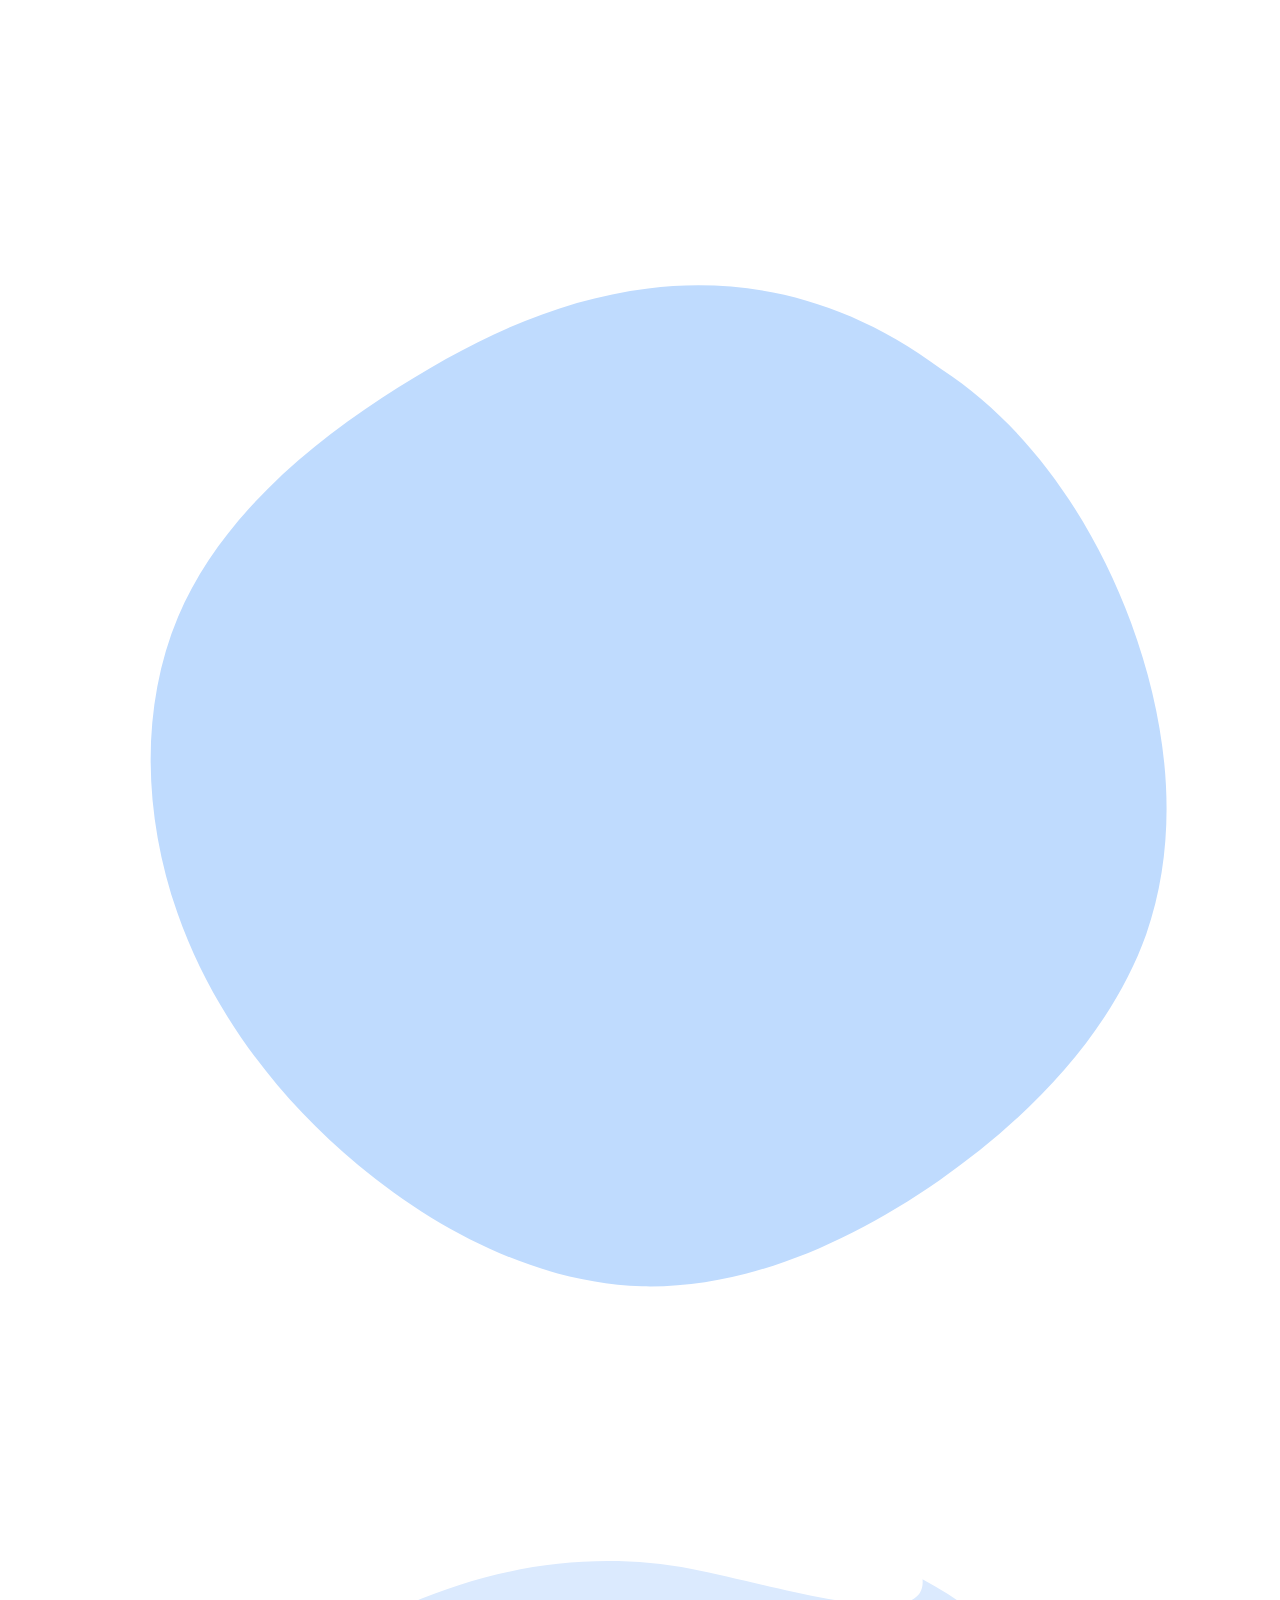
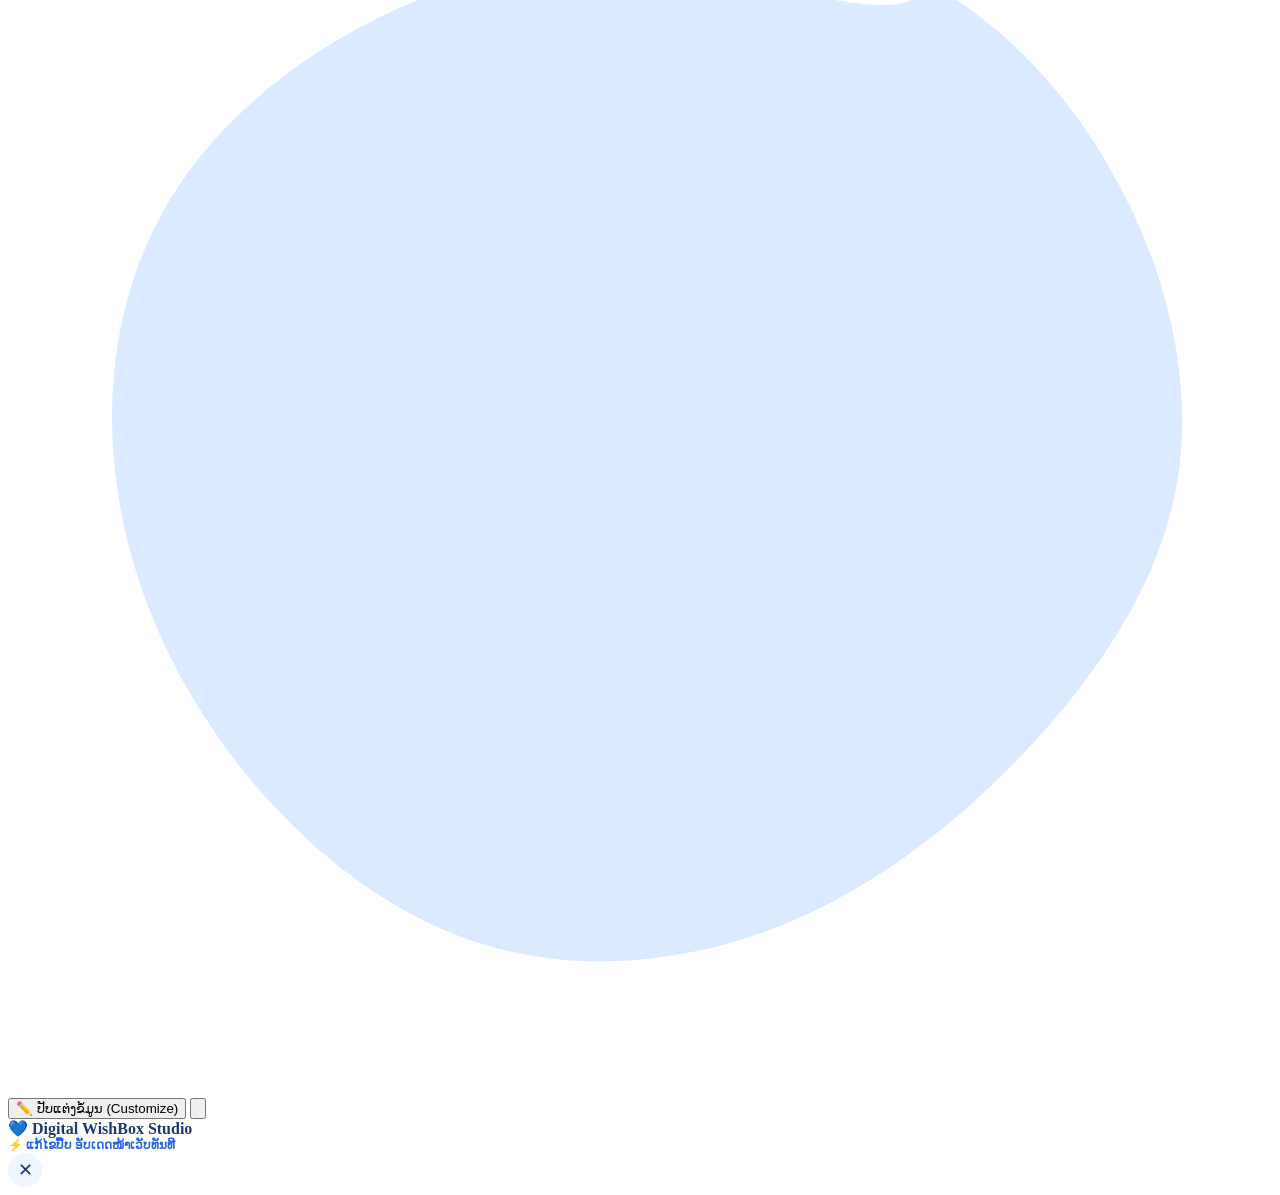
==== public/index.html @ 713a8a38 "feat: Blue Love Surprise WebApp (Birthday letter, Tic-Tac-Toe, Love Stars Constellation, Memory Pinb" ====
<!DOCTYPE html>
<html lang="lo">
<head>
  <meta charset="UTF-8" />
  <meta name="viewport" content="width=device-width, initial-scale=1.0" />
  <meta name="robots" content="noindex, nofollow" />
  <title>Blue WishBox 💙 — ກຸ່ມດາວຫົວໃຈ & ຈົດໝາຍສີຟ້າ</title>
  <link rel="stylesheet" href="/styles.css" />
</head>
<body>
  <!-- Background Floating Hearts Canvas -->
  <canvas id="canvas-hearts" aria-hidden="true"></canvas>

  <!-- Soft Pastel Blue Background Vectors -->
  <div class="lock-bg-vectors" aria-hidden="true">
    <svg class="vector-blob v-top-left" viewBox="0 0 200 200" xmlns="http://www.w3.org/2000/svg">
      <path fill="#bfdbfe" d="M47.7,-67.2C61.4,-58.3,71.7,-43.3,77.7,-27.1C83.7,-10.8,85.5,6.7,80.1,22.2C74.6,37.6,62,50.9,47.4,61.1C32.7,71.3,16.4,78.3,0.3,77.9C-15.8,77.4,-31.6,69.5,-44.6,58.7C-57.6,47.9,-67.8,34.2,-73.2,18.8C-78.6,3.4,-79.1,-13.7,-73.1,-28C-67.1,-42.2,-54.6,-53.7,-40.8,-62.7C-27,-71.7,-13.5,-78.2,1.3,-80C16,-81.8,32,-78.9,47.7,-67.2Z" transform="translate(100 100)" />
    </svg>
    <svg class="vector-blob v-bottom-right" viewBox="0 0 200 200" xmlns="http://www.w3.org/2000/svg">
      <path fill="#dbeafe" d="M44.7,-76.4C58.1,-69.2,69.2,-56.9,76.6,-42.3C84.1,-27.7,87.8,-10.8,84.7,4.8C81.6,20.4,71.6,34.8,60,46.8C48.3,58.9,35.1,68.6,20.4,74.1C5.7,79.5,-10.5,80.8,-25.2,76.2C-39.9,71.6,-53.2,61,-63.3,48.2C-73.4,35.3,-80.4,20.2,-82.7,4.3C-85,-11.5,-82.6,-28.1,-74.2,-41.8C-65.8,-55.5,-51.4,-66.2,-36.5,-72.5C-21.7,-78.9,-6.4,-80.8,8.2,-78C22.8,-75.1,45.6,-67.7,44.7,-76.4Z" transform="translate(100 100)" />
    </svg>
  </div>

  <!-- Floating Top Controls (Live Personalization Studio Button + Music Toggle) -->
  <header class="floating-top-bar">
    <button type="button" id="btn-open-studio" class="studio-toggle-pill" title="ປັບແຕ່ງຂໍ້ມູນແບບ Digital WishBox">
      <span>✏️</span>
      <span>ປັບແຕ່ງຂໍ້ມູນ (Customize)</span>
    </button>

    <button type="button" id="music-toggle" class="music-toggle muted" aria-label="ເປີດ/ປິດສຽງເພງ">
      <svg viewBox="0 0 24 24" xmlns="http://www.w3.org/2000/svg">
        <path d="M12 3v10.55c-.59-.34-1.27-.55-2-.55-2.21 0-4 1.79-4 4s1.79 4 4 4 4-1.79 4-4V7h4V3h-6z" />
      </svg>
    </button>
  </header>

  <!-- Main Stage Viewport -->
  <div id="stage-viewport"></div>

  <!-- Live Personalization Studio Drawer (Matches digitalwishbox.com/edit/anniversary_template_1) -->
  <aside id="wishbox-studio-drawer" class="wishbox-studio-drawer" aria-label="Personalization Studio">
    <div class="wishbox-studio-header">
      <div>
        <div style="font-weight:800; font-size:1rem; color:#1E3A6D;">💙 Digital WishBox Studio</div>
        <div style="font-size:0.75rem; color:#2563EB; font-weight:600;">⚡ ແກ້ໄຂປຶ໊ບ ອັບເດດໜ້າເວັບທັນທີ</div>
      </div>
      <button type="button" id="btn-close-studio" style="background:#EFF6FF; color:#1E3A6D; border:none; width:34px; height:34px; border-radius:50%; font-size:1.1rem; cursor:pointer;">✕</button>
    </div>
    <div class="wishbox-studio-body" id="wishbox-studio-body"></div>
  </aside>

  <script src="/app.js"></script>
</body>
</html>
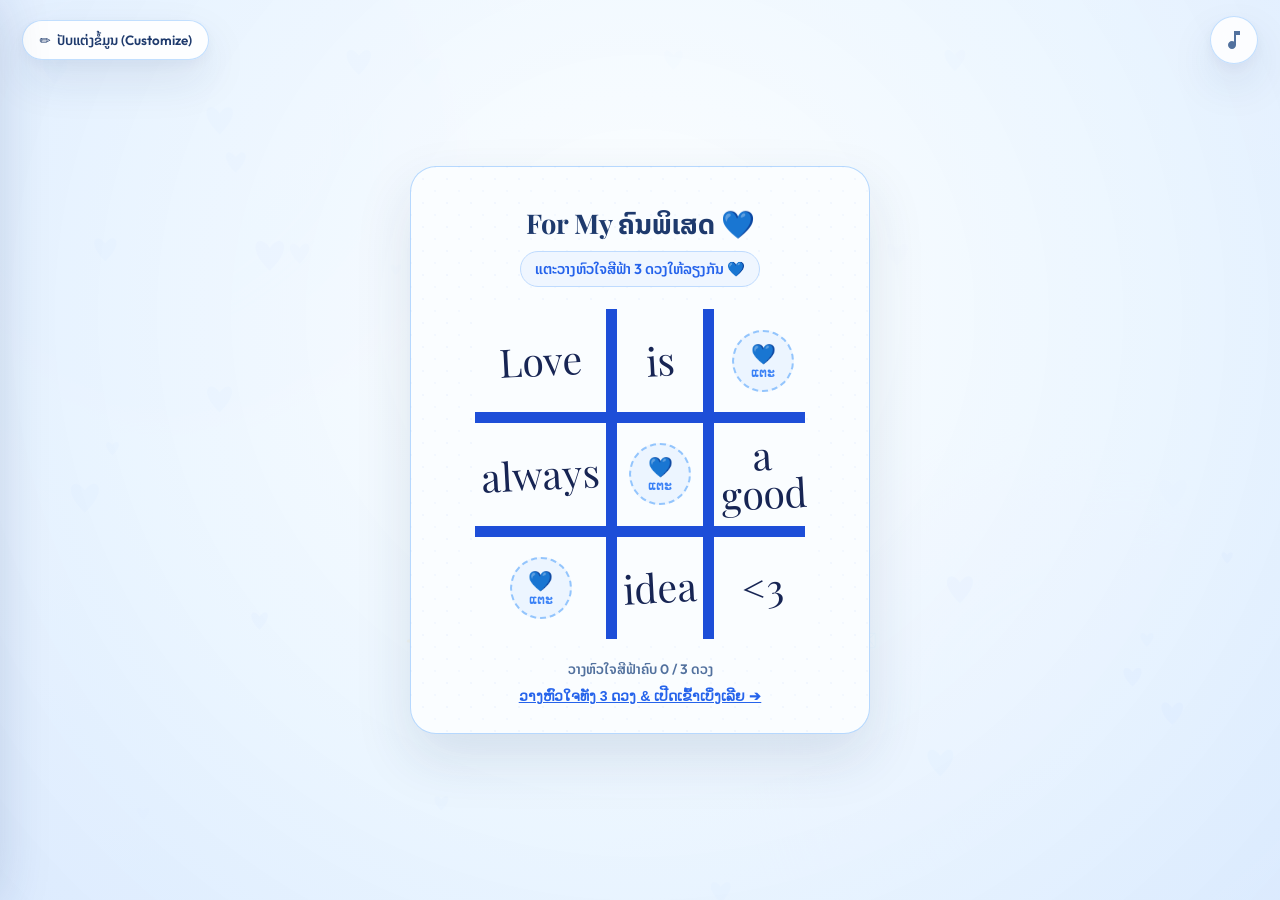
==== commit 94461503: "feat(deploy): add GitHub Pages workflow, relative media assets, and zero-config deployment" ====
--- a/public/index.html
+++ b/public/index.html
@@ -5,7 +5,7 @@
   <meta name="viewport" content="width=device-width, initial-scale=1.0" />
   <meta name="robots" content="noindex, nofollow" />
   <title>Blue WishBox 💙 — ກຸ່ມດາວຫົວໃຈ & ຈົດໝາຍສີຟ້າ</title>
-  <link rel="stylesheet" href="/styles.css" />
+  <link rel="stylesheet" href="./styles.css" />
 </head>
 <body>
   <!-- Background Floating Hearts Canvas -->
@@ -50,6 +50,6 @@
     <div class="wishbox-studio-body" id="wishbox-studio-body"></div>
   </aside>
 
-  <script src="/app.js"></script>
+  <script src="./app.js"></script>
 </body>
 </html>
--- a/public/styles.css
+++ b/public/styles.css
@@ -0,0 +1,1924 @@
+/* ==========================================================================
+   BLUE WISHBOX — COMPLETE 5-STAGE INTERACTIVE SURPRISE
+   1. Lock Screen: 3x3 Tic-Tac-Toe "Love is always a good idea <3" with 3D Fluffy Blue Hearts
+   2. Envelope Stage: 3D Blue Envelope -> Animated Paper Sliding Out -> Typewriter Letter -> "ອອກເດີນທາງ" Button
+   3. Full-Screen Constellation: No pre-drawn heart lines -> Tap 8 Love Stars while zoomed in -> Zoom out to reveal Heart Constellation -> Auto-Transition
+   4. Archive Pinboard Memory Path (MSR Foto style): Washi tape, pushpins, taut connecting string, tap message card -> develops into photo
+   5. Interactive Jigsaw Puzzle (matching _ - 2026-10-17T185035.226.jpeg):
+      6 acrylic magnet puzzle pieces (3x2 grid) that the user drags and connects themselves!
+      -> When all 6 are assembled, zooms out to reveal Full Photo Collage & Grand "Happy Birthday My Love! 💙🎂" Finale!
+   ========================================================================== */
+
+@import url('https://fonts.googleapis.com/css2?family=Great+Vibes&family=Outfit:wght@300;400;500;600;700&family=Playfair+Display:ital,wght@0,400..900;1,400..900&family=Noto+Sans+Lao:wght@400;500;600;700&display=swap');
+
+:root {
+  --bg-primary: #f0f7ff;
+  --text-primary: #1e3a6d;
+  --text-secondary: #52719e;
+  --accent-rose: #93c5fd;
+  --accent-pink: #3b82f6;
+  --accent-red: #2563eb;
+  --accent-deep: #1d4ed8;
+  --accent-gold: #fbbf24;
+  --glass-bg: rgba(255, 255, 255, 0.86);
+  --glass-border: rgba(147, 197, 253, 0.55);
+  --font-serif: 'Playfair Display', 'Noto Sans Lao', Georgia, serif;
+  --font-cursive: 'Great Vibes', 'Playfair Display', 'Noto Sans Lao', cursive, sans-serif;
+  --font-sans: 'Outfit', 'Noto Sans Lao', system-ui, -apple-system, sans-serif;
+  --shadow-premium: 0 20px 45px rgba(30, 58, 109, 0.1), 0 5px 15px rgba(30, 58, 109, 0.05);
+  --shadow-polaroid: 0 12px 28px rgba(30, 58, 109, 0.16);
+}
+
+* {
+  box-sizing: border-box;
+  margin: 0;
+  padding: 0;
+}
+
+html,
+body {
+  width: 100%;
+  min-height: 100dvh;
+  overflow-x: hidden;
+  font-family: var(--font-sans);
+  color: var(--text-primary);
+  background: linear-gradient(160deg, #f4f9ff 0%, #e6f2ff 55%, #dbeafe 100%);
+  scroll-behavior: smooth;
+  -webkit-font-smoothing: antialiased;
+}
+
+::-webkit-scrollbar {
+  display: none;
+}
+
+.hidden {
+  display: none !important;
+}
+
+/* ==========================================================================
+   FLOATING BLUE HEARTS CANVAS & PASTEL BLOBS
+   ========================================================================== */
+#canvas-hearts {
+  position: fixed;
+  top: 0;
+  left: 0;
+  width: 100vw;
+  height: 100vh;
+  z-index: 1;
+  pointer-events: none;
+}
+
+.lock-bg-vectors {
+  position: fixed;
+  top: 0;
+  left: 0;
+  width: 100%;
+  height: 100%;
+  pointer-events: none;
+  z-index: 0;
+  overflow: hidden;
+}
+
+.vector-blob {
+  position: absolute;
+  width: 720px;
+  height: 720px;
+  opacity: 0.65;
+  filter: blur(45px);
+}
+
+.v-top-left {
+  top: -220px;
+  left: -220px;
+  animation: floatBlob 20s infinite ease-in-out;
+}
+
+.v-bottom-right {
+  bottom: -220px;
+  right: -220px;
+  animation: floatBlob 25s infinite ease-in-out reverse;
+}
+
+@keyframes floatBlob {
+  0%, 100% { transform: translateY(0px) rotate(0deg); }
+  50% { transform: translateY(-30px) rotate(5deg); }
+}
+
+/* ==========================================================================
+   FLOATING TOP-RIGHT MUSIC BUTTON & STUDIO SWITCHER
+   ========================================================================== */
+.floating-top-bar {
+  position: fixed;
+  top: 0;
+  left: 0;
+  width: 100%;
+  padding: 1rem 1.4rem;
+  display: flex;
+  justify-content: space-between;
+  align-items: center;
+  z-index: 300;
+  pointer-events: none;
+}
+
+.studio-toggle-pill {
+  pointer-events: auto;
+  background: rgba(255, 255, 255, 0.9);
+  border: 1.5px solid var(--glass-border);
+  color: var(--text-primary);
+  padding: 8px 16px;
+  border-radius: 999px;
+  font-family: var(--font-sans);
+  font-size: 0.84rem;
+  font-weight: 600;
+  cursor: pointer;
+  box-shadow: var(--shadow-premium);
+  backdrop-filter: blur(10px);
+  display: inline-flex;
+  align-items: center;
+  gap: 6px;
+  transition: all 0.25s ease;
+}
+
+.studio-toggle-pill:hover {
+  transform: translateY(-2px);
+  background: #ffffff;
+  border-color: var(--accent-pink);
+}
+
+.music-toggle {
+  pointer-events: auto;
+  position: relative;
+  background: var(--glass-bg);
+  border: 1px solid var(--glass-border);
+  width: 48px;
+  height: 48px;
+  border-radius: 50%;
+  display: flex;
+  justify-content: center;
+  align-items: center;
+  cursor: pointer;
+  box-shadow: var(--shadow-premium);
+  backdrop-filter: blur(10px);
+  transition: all 0.3s cubic-bezier(0.4, 0, 0.2, 1);
+}
+
+.music-toggle:hover {
+  transform: scale(1.1);
+  background-color: #fff;
+  border-color: var(--accent-pink);
+}
+
+.music-toggle svg {
+  width: 24px;
+  height: 24px;
+  fill: var(--accent-red);
+  transition: fill 0.3s;
+}
+
+.music-toggle.muted svg {
+  fill: var(--text-secondary);
+}
+
+.music-toggle.playing::before {
+  content: "♪";
+  position: absolute;
+  font-size: 14px;
+  color: var(--accent-pink);
+  animation: floatNote 1.5s infinite linear;
+}
+
+.music-toggle.playing::after {
+  content: "♫";
+  position: absolute;
+  font-size: 14px;
+  color: var(--accent-red);
+  animation: floatNote 2s infinite linear 0.7s;
+}
+
+@keyframes floatNote {
+  0% { transform: translate(0, 0) scale(0.5); opacity: 0; }
+  15% { opacity: 1; }
+  85% { opacity: 0.8; }
+  100% { transform: translate(22px, -45px) rotate(28deg) scale(1.2); opacity: 0; }
+}
+
+/* ==========================================================================
+   STAGE 0: TIC-TAC-TOE "Love is always a good idea <3" LOCK SCREEN
+   Matches '/Users/graphic/Downloads/_ - 2026-10-17T182328.150.jpeg' in Blue Theme
+   ========================================================================== */
+#envelope-screen {
+  position: fixed;
+  top: 0;
+  left: 0;
+  width: 100vw;
+  height: 100dvh;
+  background:
+    radial-gradient(circle at 50% 35%, rgba(255, 255, 255, 0.92) 0%, rgba(235, 245, 255, 0.95) 60%, rgba(219, 234, 254, 0.98) 100%);
+  display: flex;
+  flex-direction: column;
+  justify-content: center;
+  align-items: center;
+  z-index: 200;
+  transition: opacity 0.85s cubic-bezier(0.77, 0, 0.175, 1), visibility 0.85s;
+  overflow: hidden;
+  padding: 20px;
+}
+
+#envelope-screen.hidden-screen {
+  opacity: 0;
+  visibility: hidden;
+  pointer-events: none;
+}
+
+.ttt-lock-card {
+  position: relative;
+  background: #fafdff;
+  background-image:
+    radial-gradient(rgba(37, 99, 235, 0.04) 1px, transparent 0),
+    radial-gradient(rgba(37, 99, 235, 0.03) 1px, transparent 0);
+  background-size: 24px 24px;
+  background-position: 0 0, 12px 12px;
+  padding: 2.2rem 2.2rem 1.8rem;
+  border-radius: 26px;
+  border: 1.5px solid rgba(147, 197, 253, 0.65);
+  box-shadow: 0 24px 55px rgba(30, 58, 109, 0.13);
+  max-width: 460px;
+  width: 100%;
+  display: flex;
+  flex-direction: column;
+  align-items: center;
+  text-align: center;
+}
+
+.ttt-header-title {
+  font-family: var(--font-serif);
+  font-size: clamp(1.35rem, 3.5vw, 1.7rem);
+  color: var(--text-primary);
+  font-weight: 700;
+  margin-bottom: 4px;
+}
+
+.ttt-header-sub {
+  font-size: 0.9rem;
+  color: var(--accent-red);
+  font-weight: 600;
+  background: #eff6ff;
+  border: 1px solid #bfdbfe;
+  padding: 5px 14px;
+  border-radius: 999px;
+  margin-bottom: 1.4rem;
+}
+
+.ttt-board-wrapper {
+  position: relative;
+  width: min(330px, 80vw);
+  height: min(330px, 80vw);
+  margin: 0 auto 1.2rem;
+}
+
+.ttt-board {
+  width: 100%;
+  height: 100%;
+  display: grid;
+  grid-template-columns: repeat(3, 1fr);
+  grid-template-rows: repeat(3, 1fr);
+  background-color: #1d4ed8;
+  gap: 11px;
+  padding: 0;
+  border-radius: 4px;
+}
+
+.ttt-cell {
+  background-color: #fafdff;
+  display: flex;
+  align-items: center;
+  justify-content: center;
+  position: relative;
+  user-select: none;
+  padding: 6px;
+}
+
+.ttt-word {
+  font-family: var(--font-cursive);
+  font-size: clamp(1.9rem, 5.5vw, 2.45rem);
+  color: #172554;
+  line-height: 1;
+  transform: rotate(-3deg);
+}
+
+.ttt-heart-slot {
+  width: 100%;
+  height: 100%;
+  border: none;
+  background: transparent;
+  cursor: pointer;
+  display: flex;
+  align-items: center;
+  justify-content: center;
+  position: relative;
+  transition: transform 0.25s cubic-bezier(0.175, 0.885, 0.32, 1.275);
+}
+
+.ttt-heart-slot:hover {
+  transform: scale(1.08);
+}
+
+.ttt-heart-placeholder {
+  width: 62px;
+  height: 62px;
+  border-radius: 50%;
+  border: 2px dashed #93c5fd;
+  background: rgba(219, 234, 254, 0.45);
+  display: flex;
+  flex-direction: column;
+  align-items: center;
+  justify-content: center;
+  color: #3b82f6;
+  font-size: 0.72rem;
+  font-weight: 700;
+  animation: pulseTargetStar 1.5s infinite ease-in-out;
+}
+
+.ttt-fluffy-heart {
+  width: 74px;
+  height: 74px;
+  filter: drop-shadow(0 8px 14px rgba(29, 78, 216, 0.38));
+  animation: popFluffyHeart 0.45s cubic-bezier(0.175, 0.885, 0.32, 1.35) forwards;
+}
+
+@keyframes popFluffyHeart {
+  0% { opacity: 0; transform: scale(0.2) rotate(-15deg); }
+  100% { opacity: 1; transform: scale(1) rotate(0deg); }
+}
+
+.ttt-win-line-svg {
+  position: absolute;
+  inset: 0;
+  width: 100%;
+  height: 100%;
+  pointer-events: none;
+  z-index: 10;
+}
+
+.ttt-win-line {
+  stroke: #60a5fa;
+  stroke-width: 4;
+  stroke-linecap: round;
+  filter: drop-shadow(0 0 8px rgba(37, 99, 235, 0.7));
+  stroke-dasharray: 140;
+  stroke-dashoffset: 140;
+  transition: stroke-dashoffset 0.6s ease-in-out;
+}
+
+.ttt-win-line.drawn {
+  stroke-dashoffset: 0;
+}
+
+.ttt-footer-bar {
+  display: flex;
+  flex-direction: column;
+  align-items: center;
+  gap: 8px;
+  width: 100%;
+}
+
+/* Loader Screen */
+#loader-screen {
+  position: absolute;
+  inset: 0;
+  background: linear-gradient(155deg, #f4f9ff 0%, #e0effe 55%, #dbeafe 100%);
+  display: flex;
+  justify-content: center;
+  align-items: center;
+  z-index: 120;
+  transition: opacity 0.6s ease;
+}
+
+.loader-content {
+  display: flex;
+  flex-direction: column;
+  align-items: center;
+  gap: 1.2rem;
+}
+
+.loader-text {
+  font-family: var(--font-cursive);
+  font-size: 2rem;
+  color: var(--accent-red);
+  text-align: center;
+  padding: 0 16px;
+}
+
+.loading-bar-container {
+  width: 240px;
+  height: 6px;
+  background: rgba(147, 197, 253, 0.45);
+  border-radius: 10px;
+  overflow: hidden;
+}
+
+.loading-bar {
+  height: 100%;
+  width: 0%;
+  background: linear-gradient(90deg, #60a5fa, #2563eb);
+  border-radius: 10px;
+  transition: width 1.1s cubic-bezier(0.4, 0, 0.2, 1);
+}
+
+/* ==========================================================================
+   MAIN MULTI-STAGE CONTAINER
+   ========================================================================== */
+.pages-container {
+  width: 100%;
+  min-height: 100dvh;
+  position: relative;
+  z-index: 10;
+  display: flex;
+  align-items: center;
+  justify-content: center;
+}
+
+.page-section {
+  display: none;
+  width: 100%;
+  min-height: 100dvh;
+  padding: 68px 20px 54px;
+  justify-content: center;
+  align-items: center;
+  flex-direction: column;
+  animation: fadeInUpPage 0.75s cubic-bezier(0.16, 1, 0.3, 1) forwards;
+}
+
+#page-2.page-section {
+  padding: 0;
+  width: 100vw;
+  height: 100dvh;
+  overflow: hidden;
+  animation: fadeInSky 0.75s ease forwards;
+}
+
+@keyframes fadeInSky {
+  from { opacity: 0; }
+  to { opacity: 1; }
+}
+
+.page-section.active {
+  display: flex;
+}
+
+@keyframes fadeInUpPage {
+  from {
+    opacity: 0;
+    transform: translateY(24px) scale(0.98);
+  }
+  to {
+    opacity: 1;
+    transform: translateY(0) scale(1);
+  }
+}
+
+.page-content {
+  max-width: 960px;
+  width: 100%;
+  display: flex;
+  flex-direction: column;
+  align-items: center;
+  text-align: center;
+}
+
+.page-step-dots {
+  display: inline-flex;
+  align-items: center;
+  gap: 8px;
+  background: rgba(255, 255, 255, 0.85);
+  border: 1px solid var(--glass-border);
+  padding: 6px 14px;
+  border-radius: 999px;
+  margin-bottom: 1.2rem;
+  backdrop-filter: blur(8px);
+}
+
+.page-step-dot {
+  width: 9px;
+  height: 9px;
+  border-radius: 50%;
+  background: rgba(37, 99, 235, 0.22);
+  border: none;
+  cursor: pointer;
+  padding: 0;
+  transition: all 0.25s ease;
+}
+
+.page-step-dot.active {
+  width: 24px;
+  border-radius: 999px;
+  background: var(--accent-red);
+}
+
+.next-page-btn {
+  margin-top: 1.2rem;
+  background: linear-gradient(135deg, #3b82f6 0%, #2563eb 100%);
+  color: #fff;
+  border: none;
+  padding: 14px 34px;
+  border-radius: 999px;
+  font-family: var(--font-sans);
+  font-size: 1.05rem;
+  font-weight: 700;
+  cursor: pointer;
+  box-shadow: 0 10px 24px rgba(37, 99, 235, 0.35);
+  transition: transform 0.2s, box-shadow 0.2s, filter 0.2s;
+}
+
+.next-page-btn:hover {
+  transform: translateY(-2px) scale(1.02);
+  box-shadow: 0 14px 28px rgba(37, 99, 235, 0.45);
+  filter: brightness(1.05);
+}
+
+/* ==========================================================================
+   PAGE 1: REALISTIC 3D BLUE ENVELOPE WITH ANIMATED PAPER SLIDING OUT
+   ========================================================================== */
+.envelope-stage-wrapper {
+  position: relative;
+  width: 100%;
+  max-width: 720px;
+  display: flex;
+  flex-direction: column;
+  align-items: center;
+  justify-content: center;
+  min-height: 460px;
+}
+
+.envelope-scene {
+  position: relative;
+  width: 340px;
+  height: 230px;
+  margin: 60px auto 10px;
+  perspective: 1200px;
+  cursor: pointer;
+  transition: transform 0.6s ease;
+}
+
+.envelope-scene:hover {
+  transform: translateY(-4px);
+}
+
+.envelope-base {
+  position: absolute;
+  inset: 0;
+  background: linear-gradient(160deg, #2563eb 0%, #1d4ed8 100%);
+  border-radius: 8px;
+  box-shadow: 0 22px 45px rgba(30, 58, 138, 0.35);
+  z-index: 1;
+}
+
+.envelope-sliding-paper {
+  position: absolute;
+  left: 16px;
+  right: 16px;
+  bottom: 12px;
+  height: 195px;
+  background: #fbfdff;
+  background-image:
+    linear-gradient(to right, transparent 24px, rgba(59, 130, 246, 0.25) 24px, rgba(59, 130, 246, 0.25) 26px, transparent 26px),
+    linear-gradient(rgba(147, 197, 253, 0.25) 1px, transparent 1px);
+  background-size: 100% 100%, 100% 28px;
+  border-radius: 6px;
+  border: 1px solid #bfdbfe;
+  box-shadow: 0 6px 20px rgba(15, 23, 42, 0.16);
+  z-index: 3;
+  padding: 18px 20px 18px 34px;
+  display: flex;
+  flex-direction: column;
+  justify-content: center;
+  align-items: center;
+  text-align: center;
+  transition: transform 0.95s cubic-bezier(0.22, 1, 0.36, 1) 0.35s, box-shadow 0.95s ease 0.35s;
+}
+
+.envelope-sliding-paper-title {
+  font-family: var(--font-cursive);
+  font-size: 1.85rem;
+  color: var(--accent-red);
+  margin-bottom: 4px;
+}
+
+.envelope-sliding-paper-sub {
+  font-size: 0.85rem;
+  color: var(--text-secondary);
+  font-weight: 500;
+}
+
+.flap {
+  position: absolute;
+  top: 0;
+  left: 0;
+  width: 0;
+  height: 0;
+  border-left: 170px solid transparent;
+  border-right: 170px solid transparent;
+  border-top: 126px solid #3b82f6;
+  transform-origin: top;
+  z-index: 6;
+  transition: transform 0.65s cubic-bezier(0.4, 0, 0.2, 1);
+}
+
+.pocket {
+  position: absolute;
+  bottom: 0;
+  left: 0;
+  width: 0;
+  height: 0;
+  border-left: 170px solid #1d4ed8;
+  border-right: 170px solid #1d4ed8;
+  border-top: 115px solid transparent;
+  border-bottom: 115px solid #1e40af;
+  border-bottom-left-radius: 8px;
+  border-bottom-right-radius: 8px;
+  z-index: 5;
+}
+
+.seal {
+  position: absolute;
+  top: 98px;
+  left: calc(50% - 27px);
+  width: 54px;
+  height: 54px;
+  background: radial-gradient(circle at 30% 30%, #60a5fa 0%, #1d4ed8 100%);
+  border-radius: 50%;
+  z-index: 7;
+  display: flex;
+  justify-content: center;
+  align-items: center;
+  box-shadow: 0 5px 15px rgba(30, 58, 138, 0.45), inset 0 2px 4px rgba(255, 255, 255, 0.4);
+  transition: transform 0.45s cubic-bezier(0.175, 0.885, 0.32, 1.275), opacity 0.4s ease;
+  animation: pulseSeal 2s infinite ease-in-out;
+}
+
+.seal::after {
+  content: "💙";
+  font-size: 1.45rem;
+}
+
+@keyframes pulseSeal {
+  0%, 100% { transform: scale(1); }
+  50% { transform: scale(1.09); }
+}
+
+.envelope-scene.opening .seal {
+  transform: scale(0);
+  opacity: 0;
+}
+
+.envelope-scene.opening .flap {
+  transform: rotateX(180deg);
+  z-index: 2;
+}
+
+.envelope-scene.opening .envelope-sliding-paper {
+  transform: translateY(-145px) scale(1.08);
+  z-index: 8;
+  box-shadow: 0 18px 40px rgba(30, 58, 138, 0.28);
+}
+
+.letter-expanded-wrapper {
+  width: 100%;
+  max-width: 700px;
+  animation: expandPaperFromEnvelope 0.75s cubic-bezier(0.16, 1, 0.3, 1) forwards;
+}
+
+@keyframes expandPaperFromEnvelope {
+  0% {
+    opacity: 0;
+    transform: translateY(45px) scale(0.75);
+  }
+  100% {
+    opacity: 1;
+    transform: translateY(0) scale(1);
+  }
+}
+
+.letter-card {
+  background: #fbfdff;
+  background-image:
+    linear-gradient(to right, transparent 32px, rgba(59, 130, 246, 0.3) 32px, rgba(59, 130, 246, 0.3) 34px, transparent 34px),
+    linear-gradient(rgba(147, 197, 253, 0.28) 1px, transparent 1px);
+  background-size: 100% 100%, 100% 2.5rem;
+  background-position: 0 0, 0 0;
+  line-height: 2.5rem;
+  border: 1.5px solid var(--glass-border);
+  border-radius: 16px;
+  padding: 2.4rem 2.4rem 2.2rem 3.2rem;
+  box-shadow: var(--shadow-premium);
+  position: relative;
+  width: 100%;
+  text-align: left;
+}
+
+.letter-salutation {
+  font-family: var(--font-cursive);
+  font-size: 2.1rem;
+  color: var(--accent-red);
+  margin-bottom: 2.5rem;
+  line-height: 2.5rem;
+}
+
+.letter-body {
+  font-family: var(--font-serif);
+  font-size: 1.14rem;
+  color: var(--text-primary);
+  line-height: 2.5rem;
+}
+
+.letter-body p {
+  text-indent: 1.6rem;
+  margin: 0 0 2.5rem 0;
+  line-height: 2.5rem;
+}
+
+.letter-signature {
+  font-family: var(--font-cursive);
+  font-size: 1.95rem;
+  color: var(--accent-red);
+  text-align: right;
+  margin-top: 1.5rem;
+  line-height: 2.2rem;
+}
+
+.journey-cta-box {
+  margin-top: 1.5rem;
+  padding-top: 1.2rem;
+  border-top: 1px dashed #bfdbfe;
+  display: flex;
+  flex-direction: column;
+  align-items: center;
+  text-align: center;
+  gap: 8px;
+}
+
+.journey-cta-hint {
+  font-size: 0.94rem;
+  font-weight: 700;
+  color: var(--accent-red);
+  background: #eff6ff;
+  border: 1px solid #bfdbfe;
+  padding: 6px 16px;
+  border-radius: 999px;
+  animation: pulseBig 1.6s infinite alternate;
+}
+
+/* ==========================================================================
+   PAGE 2: FULL-SCREEN LOVE STARS CONSTELLATION (NO PRE-DRAWN HEART LINES!)
+   ========================================================================== */
+.constellation-fullscreen-stage {
+  position: relative;
+  width: 100vw;
+  height: 100dvh;
+  background: radial-gradient(circle at 50% 42%, #1d3b8b 0%, #0f1d40 58%, #070d1f 100%);
+  overflow: hidden;
+  user-select: none;
+  transition: opacity 0.95s ease, transform 0.95s ease;
+}
+
+.constellation-fullscreen-stage.transitioning-out {
+  opacity: 0;
+  transform: scale(1.08);
+}
+
+.constellation-sky-header {
+  position: absolute;
+  top: 66px;
+  left: 50%;
+  transform: translateX(-50%);
+  z-index: 30;
+  display: flex;
+  flex-direction: column;
+  align-items: center;
+  gap: 8px;
+  width: min(92vw, 680px);
+  pointer-events: none;
+  text-align: center;
+}
+
+.constellation-sky-title {
+  font-family: var(--font-serif);
+  font-size: clamp(1.3rem, 3.3vw, 1.9rem);
+  font-weight: 600;
+  color: #f0f9ff;
+  text-shadow: 0 2px 16px rgba(59, 130, 246, 0.65);
+}
+
+.constellation-top-hud {
+  display: flex;
+  justify-content: center;
+  align-items: center;
+  flex-wrap: wrap;
+  gap: 10px;
+  pointer-events: auto;
+}
+
+.constellation-status-pill {
+  background: rgba(15, 23, 42, 0.65);
+  border: 1px solid rgba(147, 197, 253, 0.45);
+  color: #e0f2fe;
+  font-size: 0.84rem;
+  font-weight: 600;
+  padding: 6px 16px;
+  border-radius: 999px;
+  backdrop-filter: blur(10px);
+  display: inline-flex;
+  align-items: center;
+  gap: 6px;
+}
+
+.constellation-mini-btn {
+  background: rgba(30, 58, 138, 0.65);
+  border: 1px solid rgba(147, 197, 253, 0.45);
+  color: #f0f9ff;
+  font-family: var(--font-sans);
+  font-size: 0.78rem;
+  font-weight: 600;
+  padding: 6px 13px;
+  border-radius: 999px;
+  cursor: pointer;
+  backdrop-filter: blur(8px);
+  transition: all 0.2s ease;
+}
+
+.constellation-mini-btn:hover {
+  background: #2563eb;
+  border-color: #93c5fd;
+}
+
+.constellation-camera {
+  position: absolute;
+  inset: 0;
+  width: 100%;
+  height: 100%;
+  transform-origin: 50% 50%;
+  transition: transform 1.1s cubic-bezier(0.22, 1, 0.36, 1);
+  will-change: transform;
+}
+
+.bg-twinkle-star {
+  position: absolute;
+  border-radius: 50%;
+  background: #ffffff;
+  pointer-events: none;
+  animation: twinkleStar 3.2s infinite ease-in-out alternate;
+}
+
+@keyframes twinkleStar {
+  0% { opacity: 0.18; transform: scale(0.8); }
+  100% { opacity: 0.9; transform: scale(1.3); }
+}
+
+.constellation-heart-arena {
+  position: absolute;
+  left: 50%;
+  top: 50%;
+  width: min(86vw, 66dvh, 550px);
+  height: min(86vw, 66dvh, 550px);
+  transform: translate(-50%, -50%);
+}
+
+.constellation-lines-svg {
+  position: absolute;
+  inset: 0;
+  width: 100%;
+  height: 100%;
+  pointer-events: none;
+  z-index: 5;
+  overflow: visible;
+}
+
+.heart-constellation-fill {
+  fill: rgba(59, 130, 246, 0.2);
+  stroke: rgba(147, 197, 253, 0.65);
+  stroke-width: 0.7;
+  stroke-dasharray: 2 1.5;
+  opacity: 0;
+  transition: opacity 1s ease;
+}
+
+.heart-constellation-fill.revealed {
+  opacity: 1;
+}
+
+.constellation-active-line {
+  stroke: #93c5fd;
+  stroke-width: 1.25;
+  stroke-linecap: round;
+  filter: drop-shadow(0 0 5px #60a5fa) drop-shadow(0 0 10px #3b82f6);
+  animation: drawStarLine 0.45s ease-out forwards;
+}
+
+@keyframes drawStarLine {
+  from { opacity: 0.2; stroke-width: 0.4; }
+  to { opacity: 1; stroke-width: 1.25; }
+}
+
+.star-node-btn {
+  position: absolute;
+  transform: translate(-50%, -50%);
+  width: 48px;
+  height: 48px;
+  border-radius: 50%;
+  border: none;
+  background: transparent;
+  cursor: pointer;
+  z-index: 12;
+  display: flex;
+  flex-direction: column;
+  align-items: center;
+  justify-content: center;
+  padding: 0;
+  transition: transform 0.3s ease, opacity 0.3s ease;
+}
+
+.star-node-core {
+  width: 16px;
+  height: 16px;
+  border-radius: 50%;
+  background: rgba(148, 163, 184, 0.35);
+  border: 1.5px solid rgba(226, 232, 240, 0.5);
+  display: flex;
+  align-items: center;
+  justify-content: center;
+  font-size: 0.65rem;
+  font-weight: 800;
+  color: transparent;
+  transition: all 0.3s ease;
+}
+
+.star-node-label {
+  position: absolute;
+  top: 36px;
+  white-space: nowrap;
+  font-size: 0.68rem;
+  font-weight: 600;
+  color: #bae6fd;
+  background: rgba(15, 23, 42, 0.82);
+  border: 1px solid rgba(147, 197, 253, 0.4);
+  padding: 3px 9px;
+  border-radius: 999px;
+  opacity: 0;
+  transform: translateY(-3px);
+  transition: all 0.25s ease;
+  pointer-events: none;
+}
+
+.star-node-btn.current-target {
+  z-index: 18;
+}
+
+.star-node-btn.current-target .star-node-core {
+  width: 28px;
+  height: 28px;
+  background: radial-gradient(circle, #ffffff 0%, #fde047 55%, #3b82f6 100%);
+  border: 2px solid #ffffff;
+  color: #1e3a8a;
+  box-shadow:
+    0 0 0 7px rgba(96, 165, 250, 0.32),
+    0 0 20px #60a5fa,
+    0 0 36px #3b82f6;
+  animation: pulseTargetStar 1.3s infinite ease-in-out;
+}
+
+.star-node-btn.current-target .star-node-label {
+  opacity: 1;
+  transform: translateY(0);
+  color: #fef08a;
+  border-color: rgba(250, 204, 21, 0.65);
+}
+
+@keyframes pulseTargetStar {
+  0%, 100% {
+    transform: scale(1);
+    box-shadow: 0 0 0 4px rgba(96, 165, 250, 0.25), 0 0 16px #60a5fa;
+  }
+  50% {
+    transform: scale(1.2);
+    box-shadow: 0 0 0 11px rgba(96, 165, 250, 0.44), 0 0 30px #93c5fd;
+  }
+}
+
+.star-node-btn.lit .star-node-core {
+  width: 22px;
+  height: 22px;
+  background: radial-gradient(circle, #ffffff 0%, #93c5fd 65%, #2563eb 100%);
+  border-color: #ffffff;
+  color: #1e3a8a;
+  box-shadow: 0 0 14px #60a5fa, 0 0 26px #3b82f6;
+}
+
+.star-node-btn.lit .star-node-label {
+  opacity: 0.95;
+  transform: translateY(0);
+}
+
+.constellation-center-heart {
+  position: absolute;
+  left: 50%;
+  top: 46%;
+  transform: translate(-50%, -50%) scale(0.5);
+  opacity: 0;
+  pointer-events: none;
+  z-index: 14;
+  text-align: center;
+  transition: all 0.9s cubic-bezier(0.175, 0.885, 0.32, 1.275) 0.2s;
+}
+
+.constellation-center-heart.revealed {
+  opacity: 1;
+  transform: translate(-50%, -50%) scale(1);
+}
+
+.constellation-center-heart-icon {
+  font-size: 3.1rem;
+  filter: drop-shadow(0 0 22px rgba(96, 165, 250, 0.95));
+  animation: pulseBig 1.8s infinite alternate;
+}
+
+.constellation-center-heart-text {
+  font-family: var(--font-cursive);
+  font-size: 1.9rem;
+  color: #e0f2fe;
+  text-shadow: 0 2px 14px rgba(37, 99, 235, 0.95);
+  margin-top: 4px;
+}
+
+.constellation-sky-footer {
+  position: absolute;
+  bottom: 22px;
+  left: 50%;
+  transform: translateX(-50%);
+  z-index: 30;
+  width: min(92vw, 620px);
+  display: flex;
+  flex-direction: column;
+  align-items: center;
+  gap: 10px;
+}
+
+.constellation-whisper-bar {
+  width: 100%;
+  background: rgba(15, 23, 42, 0.8);
+  border: 1px solid rgba(147, 197, 253, 0.45);
+  border-radius: 18px;
+  padding: 12px 18px;
+  color: #f0f9ff;
+  font-size: 0.95rem;
+  font-weight: 500;
+  text-align: center;
+  backdrop-filter: blur(12px);
+  box-shadow: 0 10px 30px rgba(0, 0, 0, 0.4);
+}
+
+@keyframes pulseBig {
+  0% { transform: scale(1); }
+  100% { transform: scale(1.07); }
+}
+
+/* ==========================================================================
+   PAGE 3: ARCHIVE PINBOARD MEMORY PHOTO PATH
+   Matches '/Users/graphic/Downloads/MSR Foto – Bilder und Erinnerungen aus dem Archiv.jpeg'
+   ========================================================================== */
+.archive-board-container {
+  position: relative;
+  width: 100%;
+  max-width: 920px;
+  min-height: 1180px;
+  margin: 0.5rem auto 1.5rem;
+  background: #f8fafc;
+  background-image:
+    radial-gradient(rgba(30, 58, 109, 0.04) 1px, transparent 0),
+    linear-gradient(135deg, rgba(255,255,255,0.6) 0%, rgba(224,242,254,0.4) 100%);
+  background-size: 20px 20px, 100% 100%;
+  border-radius: 24px;
+  border: 1.5px solid rgba(147, 197, 253, 0.6);
+  box-shadow: 0 22px 50px rgba(30, 58, 109, 0.12);
+  padding: 30px 20px;
+  overflow: hidden;
+}
+
+.archive-string-svg {
+  position: absolute;
+  inset: 0;
+  width: 100%;
+  height: 100%;
+  pointer-events: none;
+  z-index: 6;
+}
+
+.archive-string-bg {
+  stroke: rgba(37, 99, 235, 0.22);
+  stroke-width: 0.45;
+  stroke-dasharray: 1.5 1.5;
+  fill: none;
+}
+
+.archive-string-active {
+  stroke: #2563eb;
+  stroke-width: 0.72;
+  stroke-linecap: round;
+  stroke-linejoin: round;
+  fill: none;
+  filter: drop-shadow(0 2px 3px rgba(30, 58, 109, 0.28));
+}
+
+.archive-center-note {
+  position: absolute;
+  left: 50%;
+  top: 44%;
+  transform: translate(-50%, -50%) rotate(-1.5deg);
+  width: 240px;
+  background: #ffffff;
+  background-image:
+    linear-gradient(rgba(59, 130, 246, 0.18) 1px, transparent 1px),
+    linear-gradient(90deg, rgba(59, 130, 246, 0.18) 1px, transparent 1px);
+  background-size: 16px 16px;
+  padding: 28px 18px 22px;
+  border-radius: 4px;
+  box-shadow: 0 12px 28px rgba(30, 58, 109, 0.14);
+  border-top: 6px dotted #cbd5e1;
+  z-index: 4;
+  text-align: center;
+}
+
+.archive-center-note::before {
+  content: "";
+  position: absolute;
+  top: -16px;
+  left: 50%;
+  transform: translateX(-50%) rotate(2deg);
+  width: 96px;
+  height: 26px;
+  background: rgba(219, 234, 254, 0.85);
+  border: 1px solid rgba(147, 197, 253, 0.6);
+  box-shadow: 0 2px 6px rgba(0, 0, 0, 0.06);
+}
+
+.archive-center-title {
+  font-family: var(--font-sans);
+  font-size: 1.55rem;
+  font-weight: 800;
+  letter-spacing: 0.06em;
+  color: #1e3a6d;
+  line-height: 1.1;
+  text-transform: uppercase;
+}
+
+.archive-center-sub {
+  font-size: 0.82rem;
+  color: var(--text-secondary);
+  margin-top: 6px;
+  font-weight: 600;
+}
+
+.archive-polaroid-item {
+  position: absolute;
+  width: 245px;
+  background: #ffffff;
+  padding: 16px 13px 20px;
+  border-radius: 3px;
+  box-shadow: 0 14px 32px rgba(30, 58, 109, 0.18);
+  border: 1px solid rgba(147, 197, 253, 0.45);
+  z-index: 8;
+  cursor: pointer;
+  transition: transform 0.35s cubic-bezier(0.175, 0.885, 0.32, 1.275), box-shadow 0.35s ease;
+}
+
+.archive-polaroid-item:hover {
+  z-index: 15;
+  box-shadow: 0 20px 42px rgba(37, 99, 235, 0.28);
+}
+
+.archive-polaroid-item.next-target {
+  box-shadow: 0 0 0 3px #3b82f6, 0 18px 40px rgba(37, 99, 235, 0.32);
+}
+
+.archive-washi-tape {
+  position: absolute;
+  top: -13px;
+  left: 50%;
+  transform: translateX(-50%) rotate(-2deg);
+  background: rgba(219, 234, 254, 0.94);
+  border-left: 2px dashed rgba(147, 197, 253, 0.8);
+  border-right: 2px dashed rgba(147, 197, 253, 0.8);
+  padding: 3px 16px;
+  font-family: var(--font-serif);
+  font-size: 0.76rem;
+  font-weight: 700;
+  letter-spacing: 0.1em;
+  color: #1e3a6d;
+  text-transform: uppercase;
+  box-shadow: 0 2px 6px rgba(30, 58, 109, 0.1);
+  white-space: nowrap;
+  z-index: 9;
+}
+
+.archive-pushpin {
+  position: absolute;
+  top: -9px;
+  left: 22px;
+  width: 22px;
+  height: 22px;
+  border-radius: 50%;
+  background: radial-gradient(circle at 35% 35%, #60a5fa 0%, #2563eb 55%, #1e3a8a 100%);
+  box-shadow:
+    3px 5px 8px rgba(15, 23, 42, 0.38),
+    inset 0 2px 3px rgba(255, 255, 255, 0.6);
+  z-index: 12;
+}
+
+.archive-pushpin::after {
+  content: "";
+  position: absolute;
+  top: 4px;
+  left: 4px;
+  width: 7px;
+  height: 7px;
+  border-radius: 50%;
+  background: rgba(255, 255, 255, 0.65);
+}
+
+.archive-polaroid-item.next-target .archive-pushpin {
+  animation: pulseTargetStar 1.3s infinite ease-in-out;
+}
+
+.archive-polaroid-window {
+  width: 100%;
+  aspect-ratio: 4 / 3;
+  position: relative;
+  overflow: hidden;
+  background: #eff6ff;
+  border: 1px solid rgba(30, 58, 109, 0.08);
+}
+
+.archive-message-cover {
+  position: absolute;
+  inset: 0;
+  padding: 14px 12px;
+  display: flex;
+  flex-direction: column;
+  align-items: center;
+  justify-content: center;
+  text-align: center;
+  background: linear-gradient(145deg, #f0f7ff 0%, #dbeafe 100%);
+  transition: opacity 0.55s ease, transform 0.55s ease;
+}
+
+.archive-message-text {
+  font-family: var(--font-serif);
+  font-size: 0.92rem;
+  color: #1e3a6d;
+  font-weight: 600;
+  line-height: 1.45;
+  margin-bottom: 8px;
+}
+
+.archive-tap-badge {
+  font-size: 0.75rem;
+  font-weight: 700;
+  color: #ffffff;
+  background: linear-gradient(135deg, #3b82f6, #2563eb);
+  padding: 4px 12px;
+  border-radius: 999px;
+  box-shadow: 0 4px 10px rgba(37, 99, 235, 0.3);
+}
+
+.archive-photo-img {
+  width: 100%;
+  height: 100%;
+  object-fit: cover;
+  display: block;
+  opacity: 0;
+  transform: scale(0.92);
+  transition: opacity 0.65s ease, transform 0.65s cubic-bezier(0.175, 0.885, 0.32, 1.275);
+}
+
+.archive-polaroid-item.revealed .archive-message-cover {
+  opacity: 0;
+  transform: scale(1.08);
+  pointer-events: none;
+}
+
+.archive-polaroid-item.revealed .archive-photo-img {
+  opacity: 1;
+  transform: scale(1);
+}
+
+.archive-polaroid-footer {
+  margin-top: 10px;
+  display: flex;
+  align-items: center;
+  justify-content: center;
+  gap: 6px;
+  font-family: var(--font-cursive);
+  font-size: 1.15rem;
+  color: var(--text-primary);
+  font-weight: 600;
+}
+
+.archive-check-icon {
+  display: inline-flex;
+  align-items: center;
+  justify-content: center;
+  width: 18px;
+  height: 18px;
+  border-radius: 50%;
+  border: 1.5px solid #3b82f6;
+  color: #2563eb;
+  font-size: 0.68rem;
+  font-family: var(--font-sans);
+  flex-shrink: 0;
+}
+
+/* ==========================================================================
+   PAGE 4: ACRYLIC MAGNET JIGSAW PUZZLE (MATCHING _ - 2026-10-17T185035.226.jpeg)
+   & ZOOM-OUT PHOTO COLLAGE + GRAND HAPPY BIRTHDAY FINALE
+   ========================================================================== */
+.jigsaw-workshop-stage {
+  width: 100%;
+  max-width: 980px;
+  display: flex;
+  flex-direction: column;
+  align-items: center;
+  gap: 1.4rem;
+  user-select: none;
+}
+
+.jigsaw-instruction-pill {
+  background: #eff6ff;
+  border: 1.5px solid #bfdbfe;
+  color: var(--accent-red);
+  padding: 8px 22px;
+  border-radius: 999px;
+  font-size: 0.94rem;
+  font-weight: 700;
+  box-shadow: var(--shadow-premium);
+  display: inline-flex;
+  align-items: center;
+  gap: 8px;
+}
+
+/* The Assembly Arena Viewport */
+.jigsaw-interactive-arena {
+  width: 100%;
+  max-width: 580px;
+  background: #0f172a;
+  background-image:
+    radial-gradient(rgba(147, 197, 253, 0.12) 1.5px, transparent 1.5px),
+    linear-gradient(160deg, #1e293b 0%, #0f172a 100%);
+  background-size: 18px 18px, 100% 100%;
+  border: 2.5px solid rgba(147, 197, 253, 0.4);
+  border-radius: 26px;
+  box-shadow:
+    inset 0 2px 10px rgba(0, 0, 0, 0.5),
+    0 22px 50px rgba(15, 23, 42, 0.35);
+  padding: 24px 20px 28px;
+  display: flex;
+  flex-direction: column;
+  align-items: center;
+  gap: 20px;
+  position: relative;
+  overflow: visible;
+}
+
+/* The 2x3 Photographic Target Frame (240px x 360px) */
+.jigsaw-target-board {
+  position: relative;
+  width: 240px;
+  height: 360px;
+  background: rgba(15, 23, 42, 0.65);
+  border: 2px dashed rgba(147, 197, 253, 0.5);
+  border-radius: 12px;
+  box-shadow:
+    inset 0 3px 12px rgba(0, 0, 0, 0.55),
+    0 8px 24px rgba(0, 0, 0, 0.4);
+  overflow: visible;
+  transition: all 0.5s ease;
+}
+
+.jigsaw-target-board.puzzle-completed {
+  border: 2.5px solid #60a5fa;
+  box-shadow:
+    0 0 25px rgba(96, 165, 250, 0.65),
+    0 0 50px rgba(37, 99, 235, 0.4);
+  animation: completedGlowPulse 2.2s infinite ease-in-out;
+}
+
+@keyframes completedGlowPulse {
+  0%, 100% {
+    box-shadow: 0 0 22px rgba(96, 165, 250, 0.5), 0 0 45px rgba(37, 99, 235, 0.3);
+  }
+  50% {
+    box-shadow: 0 0 34px rgba(147, 197, 253, 0.8), 0 0 70px rgba(59, 130, 246, 0.55);
+  }
+}
+
+.jigsaw-board-watermark {
+  position: absolute;
+  inset: 0;
+  background-size: cover;
+  background-position: center;
+  opacity: 0.16;
+  border-radius: 10px;
+  filter: grayscale(40%) blur(0.5px);
+  pointer-events: none;
+}
+
+.jigsaw-slot-guide {
+  position: absolute;
+  width: 120px;
+  height: 120px;
+  border: 1px dashed rgba(255, 255, 255, 0.22);
+  border-radius: 6px;
+  display: flex;
+  flex-direction: column;
+  align-items: center;
+  justify-content: center;
+  color: rgba(255, 255, 255, 0.85);
+  pointer-events: auto;
+  transition: all 0.22s ease;
+  user-select: none;
+}
+
+.jigsaw-slot-guide .slot-number-badge {
+  display: inline-flex;
+  align-items: center;
+  justify-content: center;
+  width: 24px;
+  height: 24px;
+  border-radius: 50%;
+  background: rgba(30, 58, 109, 0.8);
+  border: 1px solid rgba(147, 197, 253, 0.6);
+  color: #bfdbfe;
+  font-weight: 800;
+  font-size: 0.82rem;
+  font-family: var(--font-sans);
+}
+
+.jigsaw-slot-guide .slot-hint-text {
+  font-size: 0.66rem;
+  color: rgba(224, 242, 254, 0.65);
+  margin-top: 3px;
+  font-weight: 600;
+}
+
+.jigsaw-slot-guide.slot-highlight {
+  background: rgba(59, 130, 246, 0.38);
+  border: 2px solid #60a5fa;
+  box-shadow: 0 0 18px rgba(96, 165, 250, 0.85);
+  transform: scale(1.02);
+}
+
+.jigsaw-frame-plaque {
+  position: absolute;
+  bottom: -16px;
+  left: 50%;
+  transform: translateX(-50%);
+  background: linear-gradient(135deg, #1e3a8a, #0f172a);
+  border: 1.5px solid #93c5fd;
+  padding: 4px 18px;
+  border-radius: 999px;
+  font-family: 'Outfit', sans-serif;
+  font-size: 0.78rem;
+  font-weight: 800;
+  color: #ffffff;
+  letter-spacing: 1px;
+  white-space: nowrap;
+  box-shadow: 0 6px 14px rgba(0, 0, 0, 0.4);
+  animation: plaquePop 0.5s cubic-bezier(0.175, 0.885, 0.32, 1.275);
+  z-index: 30;
+}
+
+@keyframes plaquePop {
+  0% { transform: translate(-50%, 8px) scale(0.7); opacity: 0; }
+  100% { transform: translate(-50%, 0) scale(1); opacity: 1; }
+}
+
+/* The Photo Jigsaw Piece Element */
+.jigsaw-piece-element {
+  position: absolute;
+  touch-action: none;
+  cursor: grab;
+  user-select: none;
+  transition: transform 0.2s cubic-bezier(0.175, 0.885, 0.32, 1.2), box-shadow 0.2s ease;
+}
+
+.jigsaw-piece-element.in-tray {
+  position: relative;
+  width: 112px;
+  height: 112px;
+  z-index: 10;
+}
+
+.jigsaw-piece-element.in-tray:hover {
+  transform: translateY(-4px) scale(1.05);
+  z-index: 40;
+}
+
+.jigsaw-piece-element.is-placed {
+  position: absolute;
+  width: 168px;
+  height: 168px;
+  cursor: default;
+  z-index: 20;
+  pointer-events: none;
+  animation: popSnap 0.4s cubic-bezier(0.175, 0.885, 0.32, 1.35) forwards;
+}
+
+.jigsaw-piece-element.is-selected {
+  outline: 3px solid #facc15;
+  border-radius: 12px;
+  box-shadow: 0 0 18px rgba(250, 204, 21, 0.75);
+  z-index: 60;
+  transform: translateY(-3px) scale(1.04);
+}
+
+.jigsaw-piece-element.is-dragging {
+  position: fixed;
+  width: 168px !important;
+  height: 168px !important;
+  cursor: grabbing;
+  z-index: 9999 !important;
+  transform: scale(1.08) rotate(2deg);
+  filter: drop-shadow(0 20px 28px rgba(0, 0, 0, 0.6));
+}
+
+@keyframes popSnap {
+  0% { transform: scale(1.14); }
+  100% { transform: scale(1); }
+}
+
+.photo-jigsaw-svg {
+  width: 100%;
+  height: 100%;
+  display: block;
+  overflow: visible;
+  filter: drop-shadow(0 4px 10px rgba(0, 0, 0, 0.35));
+}
+
+/* Piece Tray Area Below Board */
+.jigsaw-tray-container {
+  width: 100%;
+  max-width: 480px;
+  background: rgba(255, 255, 255, 0.9);
+  backdrop-filter: blur(12px);
+  border: 1.5px solid rgba(147, 197, 253, 0.75);
+  border-radius: 20px;
+  padding: 14px 16px;
+  display: flex;
+  flex-direction: column;
+  align-items: center;
+  gap: 12px;
+  box-shadow: 0 10px 25px rgba(0, 0, 0, 0.12);
+}
+
+.jigsaw-tray-hint {
+  width: 100%;
+  text-align: center;
+  font-size: 0.88rem;
+  font-weight: 700;
+  color: #1e3a8a;
+}
+
+.jigsaw-tray-grid {
+  display: grid;
+  grid-template-columns: repeat(3, 1fr);
+  gap: 10px;
+  width: 100%;
+  justify-items: center;
+  align-items: center;
+}
+
+.jigsaw-tray-slot {
+  width: 98px;
+  height: 98px;
+  position: relative;
+  display: flex;
+  align-items: center;
+  justify-content: center;
+  background: rgba(241, 245, 249, 0.65);
+  border: 1px dashed rgba(147, 197, 253, 0.5);
+  border-radius: 12px;
+}
+
+/* Zooming Collage Viewport & Center Jigsaw Arena */
+.collage-zoom-viewport {
+  position: relative;
+  width: 100%;
+  max-width: 960px;
+  min-height: 480px;
+  border-radius: 26px;
+  overflow: visible;
+  display: flex;
+  align-items: center;
+  justify-content: center;
+  padding: 10px;
+}
+
+.collage-camera-plane {
+  position: relative;
+  width: 100%;
+  transform-origin: 50% 50%;
+  transition: all 1.1s cubic-bezier(0.22, 1, 0.36, 1);
+}
+
+.collage-camera-plane.zoomed-on-jigsaw {
+  display: flex;
+  flex-direction: column;
+  align-items: center;
+  justify-content: center;
+  width: 100%;
+  transform: scale(1);
+}
+
+.collage-camera-plane.zoomed-on-jigsaw .collage-side-polaroid {
+  display: none !important;
+}
+
+.collage-camera-plane.zoomed-out-collage {
+  display: grid;
+  grid-template-columns: repeat(3, 1fr);
+  gap: 16px;
+  align-items: center;
+  justify-items: center;
+  animation: collageZoomOut 1.15s cubic-bezier(0.22, 1, 0.36, 1) forwards;
+}
+
+@keyframes collageZoomOut {
+  0% {
+    transform: scale(1.35);
+    opacity: 0.6;
+  }
+  100% {
+    transform: scale(1);
+    opacity: 1;
+  }
+}
+
+.collage-side-polaroid {
+  background: #ffffff;
+  padding: 10px 10px 18px;
+  border-radius: 8px;
+  border: 1px solid rgba(147, 197, 253, 0.55);
+  box-shadow: 0 10px 24px rgba(30, 58, 109, 0.16);
+  width: 100%;
+  max-width: 220px;
+  opacity: 0;
+  transform: scale(0.85);
+  transition: opacity 0.8s ease 0.2s, transform 0.8s cubic-bezier(0.175, 0.885, 0.32, 1.275) 0.2s;
+}
+
+.collage-camera-plane.zoomed-out-collage .collage-side-polaroid {
+  opacity: 1;
+}
+
+.collage-camera-plane.zoomed-out-collage .collage-side-polaroid:nth-child(odd) {
+  transform: rotate(-3deg) scale(1);
+}
+
+.collage-camera-plane.zoomed-out-collage .collage-side-polaroid:nth-child(even) {
+  transform: rotate(3deg) scale(1);
+}
+
+.collage-side-polaroid img {
+  width: 100%;
+  aspect-ratio: 4 / 3;
+  object-fit: cover;
+  border-radius: 4px;
+  display: block;
+}
+
+.collage-side-caption {
+  font-family: var(--font-cursive);
+  font-size: 1.02rem;
+  color: var(--text-primary);
+  margin-top: 8px;
+  font-weight: 600;
+  text-align: center;
+}
+
+@media (max-width: 768px) {
+  .collage-camera-plane.zoomed-out-collage {
+    grid-template-columns: repeat(2, 1fr);
+  }
+  .collage-camera-plane.zoomed-out-collage .jigsaw-interactive-arena {
+    grid-column: 1 / -1;
+  }
+}
+
+/* Grand Happy Birthday Banner revealed when Jigsaw zooms out! */
+.grand-birthday-reveal {
+  width: 100%;
+  max-width: 680px;
+  background: rgba(255, 255, 255, 0.94);
+  border: 2px solid #93c5fd;
+  border-radius: 26px;
+  padding: 2.2rem 1.8rem;
+  box-shadow: 0 24px 55px rgba(37, 99, 235, 0.22);
+  text-align: center;
+  animation: fadeInUpPage 0.8s cubic-bezier(0.16, 1, 0.3, 1) forwards;
+}
+
+.grand-birthday-title {
+  font-family: var(--font-cursive);
+  font-size: clamp(2.5rem, 6vw, 3.8rem);
+  color: var(--accent-red);
+  line-height: 1.15;
+  margin-bottom: 0.5rem;
+}
+
+.grand-birthday-sub {
+  font-family: var(--font-serif);
+  font-size: 1.12rem;
+  color: var(--text-primary);
+  line-height: 1.65;
+  margin-bottom: 1.2rem;
+}
+
+.love-coupon {
+  border: 2px dashed var(--accent-rose);
+  background-color: var(--bg-primary);
+  border-radius: 14px;
+  padding: 1.1rem;
+  width: 100%;
+  margin-bottom: 1rem;
+}
+
+.coupon-tag {
+  font-size: 0.72rem;
+  font-weight: 700;
+  text-transform: uppercase;
+  color: var(--accent-pink);
+  letter-spacing: 2px;
+  margin-bottom: 4px;
+}
+
+.coupon-title {
+  font-family: var(--font-serif);
+  font-size: 1.12rem;
+  font-weight: 700;
+  color: var(--text-primary);
+  margin-bottom: 6px;
+}
+
+.coupon-code {
+  font-family: monospace;
+  font-size: 1rem;
+  font-weight: 700;
+  background: #ffffff;
+  border: 1px solid var(--accent-rose);
+  padding: 4px 14px;
+  border-radius: 6px;
+  display: inline-block;
+  color: var(--accent-red);
+}
+
+#canvas-confetti {
+  position: fixed;
+  inset: 0;
+  width: 100%;
+  height: 100%;
+  pointer-events: none;
+  z-index: 2001;
+}
+
+/* ==========================================================================
+   DIGITAL WISHBOX LIVE PERSONALIZATION STUDIO DRAWER
+   ========================================================================== */
+.wishbox-studio-drawer {
+  position: fixed;
+  top: 0;
+  left: 0;
+  bottom: 0;
+  width: min(460px, 94vw);
+  background: #f4f9ff;
+  border-right: 1.5px solid #bfdbfe;
+  box-shadow: 20px 0 50px rgba(30, 58, 109, 0.18);
+  z-index: 1500;
+  transform: translateX(-105%);
+  transition: transform 0.35s cubic-bezier(0.16, 1, 0.3, 1);
+  display: flex;
+  flex-direction: column;
+}
+
+.wishbox-studio-drawer.open {
+  transform: translateX(0);
+}
+
+.wishbox-studio-header {
+  background: #ffffff;
+  padding: 14px 18px;
+  border-bottom: 1px solid #dbeafe;
+  display: flex;
+  justify-content: space-between;
+  align-items: center;
+}
+
+.wishbox-studio-body {
+  flex: 1;
+  overflow-y: auto;
+  padding: 16px;
+  display: flex;
+  flex-direction: column;
+  gap: 14px;
+}
+
+.form-card {
+  background: #ffffff;
+  border: 1.5px solid #dbeafe;
+  border-radius: 18px;
+  padding: 18px 16px;
+  box-shadow: 0 8px 24px -4px rgba(30, 58, 109, 0.06);
+}
+
+.editor-label {
+  display: block;
+  font-size: 11px;
+  font-weight: 700;
+  color: #475569;
+  text-transform: uppercase;
+  letter-spacing: 0.05em;
+  margin-bottom: 5px;
+}
+
+.editor-input, .input-field, .textarea-field {
+  width: 100%;
+  padding: 9px 12px;
+  border: 1.5px solid #bfdbfe;
+  border-radius: 10px;
+  font-size: 14px;
+  font-family: var(--font-sans);
+  color: #1e3a6d;
+  background: #ffffff;
+  outline: none;
+}
+
+.editor-input:focus {
+  border-color: #2563eb;
+  box-shadow: 0 0 0 3px rgba(37, 99, 235, 0.15);
+}
+
+.btn-green {
+  width: 100%;
+  background: linear-gradient(135deg, #3b82f6 0%, #2563eb 100%);
+  color: #ffffff;
+  font-weight: 700;
+  padding: 13px;
+  border-radius: 12px;
+  border: none;
+  cursor: pointer;
+  font-size: 14.5px;
+  box-shadow: 0 8px 20px rgba(37, 99, 235, 0.25);
+}
+
+/* Mobile Responsive Adjustments */
+@media (max-width: 720px) {
+  .letter-card {
+    padding: 2.2rem 1.2rem 2rem 2.2rem;
+  }
+  .archive-board-container {
+    min-height: auto;
+    display: flex;
+    flex-direction: column;
+    align-items: center;
+    gap: 28px;
+    padding: 24px 14px;
+  }
+  .archive-string-svg {
+    display: none;
+  }
+  .archive-center-note,
+  .archive-polaroid-item {
+    position: relative !important;
+    left: auto !important;
+    top: auto !important;
+    right: auto !important;
+    bottom: auto !important;
+    transform: rotate(-1deg) !important;
+    width: min(290px, 90vw);
+  }
+  .jigsaw-target-board {
+    width: 285px;
+    height: 190px;
+  }
+  .jigsaw-slot-guide {
+    width: 95px;
+    height: 95px;
+  }
+  .jigsaw-piece-element {
+    width: 122px;
+    height: 122px;
+  }
+  .collage-camera-plane {
+    grid-template-columns: repeat(2, 1fr);
+  }
+  .collage-camera-plane.zoomed-on-jigsaw {
+    transform: scale(1.15);
+  }
+}
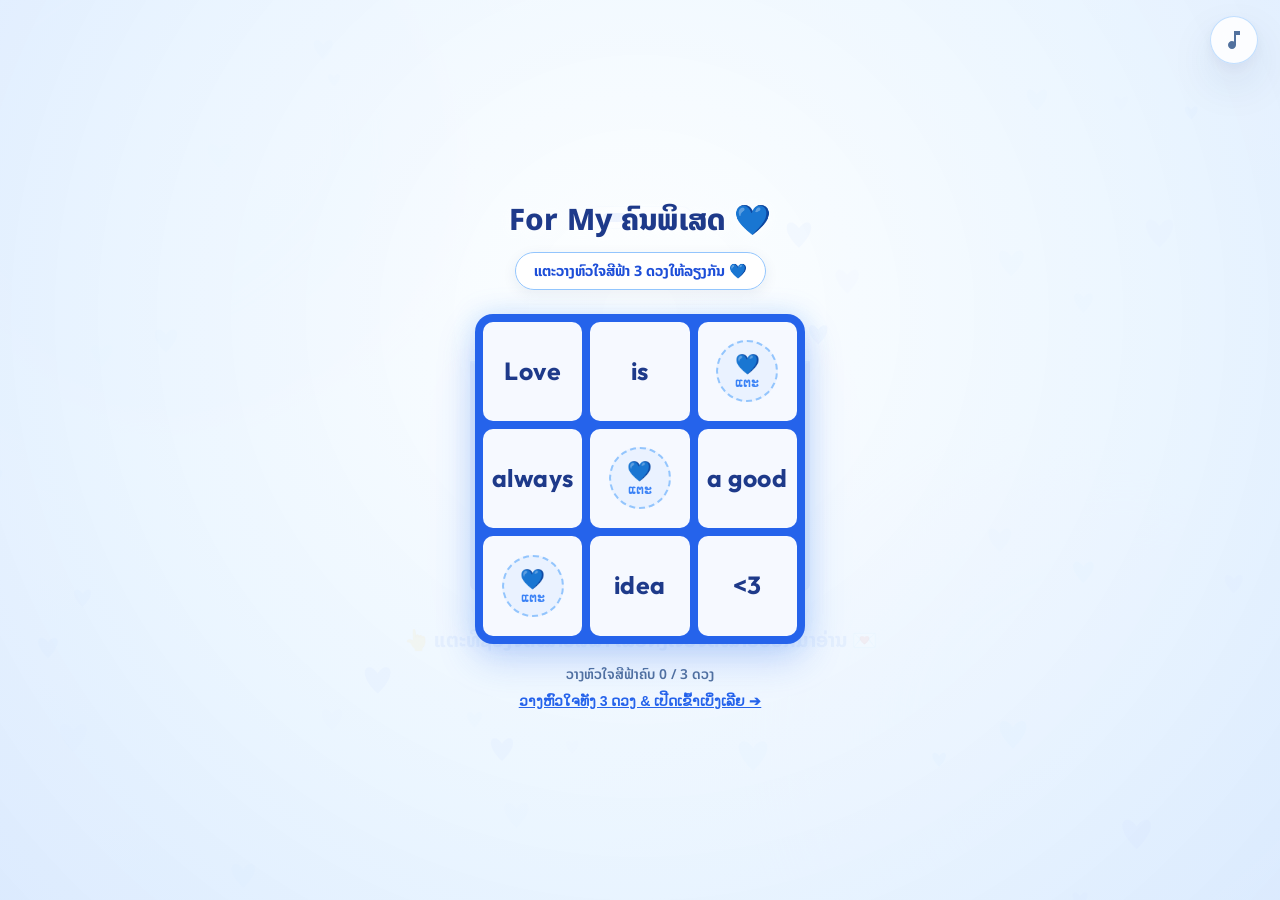
==== commit 906359f9: "feat: constellation zoom-in, dedicated admin portal with login, remove customize button, transparent" ====
--- a/public/index.html
+++ b/public/index.html
@@ -4,7 +4,10 @@
   <meta charset="UTF-8" />
   <meta name="viewport" content="width=device-width, initial-scale=1.0" />
   <meta name="robots" content="noindex, nofollow" />
-  <title>Blue WishBox 💙 — ກຸ່ມດາວຫົວໃຈ & ຈົດໝາຍສີຟ້າ</title>
+  <title>Blue Love Surprise 💙 — ກຸ່ມດາວຫົວໃຈ & ຈົດໝາຍສີຟ້າ</title>
+  <link rel="preconnect" href="https://fonts.googleapis.com">
+  <link rel="preconnect" href="https://fonts.gstatic.com" crossorigin>
+  <link href="https://fonts.googleapis.com/css2?family=Noto+Sans+Lao:wght@300;400;500;600;700;800;900&family=Outfit:wght@300;400;500;600;700;800&family=Playfair+Display:ital,wght@0,600;0,700;0,800;1,600;1,700&display=swap" rel="stylesheet">
   <link rel="stylesheet" href="./styles.css" />
 </head>
 <body>
@@ -21,13 +24,8 @@
     </svg>
   </div>
 
-  <!-- Floating Top Controls (Live Personalization Studio Button + Music Toggle) -->
-  <header class="floating-top-bar">
-    <button type="button" id="btn-open-studio" class="studio-toggle-pill" title="ປັບແຕ່ງຂໍ້ມູນແບບ Digital WishBox">
-      <span>✏️</span>
-      <span>ປັບແຕ່ງຂໍ້ມູນ (Customize)</span>
-    </button>
-
+  <!-- Floating Top Controls (Music Toggle only, Customize button removed from visitor screen) -->
+  <header class="floating-top-bar" style="justify-content: flex-end;">
     <button type="button" id="music-toggle" class="music-toggle muted" aria-label="ເປີດ/ປິດສຽງເພງ">
       <svg viewBox="0 0 24 24" xmlns="http://www.w3.org/2000/svg">
         <path d="M12 3v10.55c-.59-.34-1.27-.55-2-.55-2.21 0-4 1.79-4 4s1.79 4 4 4 4-1.79 4-4V7h4V3h-6z" />
@@ -38,18 +36,6 @@
   <!-- Main Stage Viewport -->
   <div id="stage-viewport"></div>
 
-  <!-- Live Personalization Studio Drawer (Matches digitalwishbox.com/edit/anniversary_template_1) -->
-  <aside id="wishbox-studio-drawer" class="wishbox-studio-drawer" aria-label="Personalization Studio">
-    <div class="wishbox-studio-header">
-      <div>
-        <div style="font-weight:800; font-size:1rem; color:#1E3A6D;">💙 Digital WishBox Studio</div>
-        <div style="font-size:0.75rem; color:#2563EB; font-weight:600;">⚡ ແກ້ໄຂປຶ໊ບ ອັບເດດໜ້າເວັບທັນທີ</div>
-      </div>
-      <button type="button" id="btn-close-studio" style="background:#EFF6FF; color:#1E3A6D; border:none; width:34px; height:34px; border-radius:50%; font-size:1.1rem; cursor:pointer;">✕</button>
-    </div>
-    <div class="wishbox-studio-body" id="wishbox-studio-body"></div>
-  </aside>
-
   <script src="./app.js"></script>
 </body>
 </html>
--- a/public/styles.css
+++ b/public/styles.css
@@ -9,7 +9,7 @@
       -> When all 6 are assembled, zooms out to reveal Full Photo Collage & Grand "Happy Birthday My Love! 💙🎂" Finale!
    ========================================================================== */
 
-@import url('https://fonts.googleapis.com/css2?family=Great+Vibes&family=Outfit:wght@300;400;500;600;700&family=Playfair+Display:ital,wght@0,400..900;1,400..900&family=Noto+Sans+Lao:wght@400;500;600;700&display=swap');
+@import url('https://fonts.googleapis.com/css2?family=Noto+Sans+Lao:wght@300;400;500;600;700;800;900&family=Outfit:wght@300;400;500;600;700;800&family=Playfair+Display:ital,wght@0,600;0,700;0,800;1,600;1,700&display=swap');
 
 :root {
   --bg-primary: #f0f7ff;
@@ -22,9 +22,10 @@
   --accent-gold: #fbbf24;
   --glass-bg: rgba(255, 255, 255, 0.86);
   --glass-border: rgba(147, 197, 253, 0.55);
-  --font-serif: 'Playfair Display', 'Noto Sans Lao', Georgia, serif;
-  --font-cursive: 'Great Vibes', 'Playfair Display', 'Noto Sans Lao', cursive, sans-serif;
+  --font-lao: 'Noto Sans Lao', sans-serif;
   --font-sans: 'Outfit', 'Noto Sans Lao', system-ui, -apple-system, sans-serif;
+  --font-serif: 'Noto Sans Lao', 'Playfair Display', Georgia, serif;
+  --font-cursive: 'Outfit', 'Noto Sans Lao', sans-serif;
   --shadow-premium: 0 20px 45px rgba(30, 58, 109, 0.1), 0 5px 15px rgba(30, 58, 109, 0.05);
   --shadow-polaroid: 0 12px 28px rgba(30, 58, 109, 0.16);
 }
@@ -40,7 +41,7 @@
   width: 100%;
   min-height: 100dvh;
   overflow-x: hidden;
-  font-family: var(--font-sans);
+  font-family: 'Noto Sans Lao', var(--font-sans), sans-serif;
   color: var(--text-primary);
   background: linear-gradient(160deg, #f4f9ff 0%, #e6f2ff 55%, #dbeafe 100%);
   scroll-behavior: smooth;
@@ -232,17 +233,12 @@
 
 .ttt-lock-card {
   position: relative;
-  background: #fafdff;
-  background-image:
-    radial-gradient(rgba(37, 99, 235, 0.04) 1px, transparent 0),
-    radial-gradient(rgba(37, 99, 235, 0.03) 1px, transparent 0);
-  background-size: 24px 24px;
-  background-position: 0 0, 12px 12px;
-  padding: 2.2rem 2.2rem 1.8rem;
-  border-radius: 26px;
-  border: 1.5px solid rgba(147, 197, 253, 0.65);
-  box-shadow: 0 24px 55px rgba(30, 58, 109, 0.13);
-  max-width: 460px;
+  background: transparent;
+  background-image: none;
+  padding: 1.2rem 1rem 1rem;
+  border: none;
+  box-shadow: none;
+  max-width: 440px;
   width: 100%;
   display: flex;
   flex-direction: column;
@@ -251,22 +247,27 @@
 }
 
 .ttt-header-title {
-  font-family: var(--font-serif);
-  font-size: clamp(1.35rem, 3.5vw, 1.7rem);
-  color: var(--text-primary);
+  font-family: 'Noto Sans Lao', var(--font-sans), sans-serif;
+  font-size: clamp(1.4rem, 4.4vw, 1.85rem);
+  color: #1e3a8a;
+  font-weight: 800;
+  margin-bottom: 8px;
+  letter-spacing: 0.3px;
+  text-shadow: 0 2px 12px rgba(255, 255, 255, 0.9);
+}
+
+.ttt-header-sub {
+  font-family: 'Noto Sans Lao', sans-serif;
+  font-size: 0.9rem;
+  color: #1d4ed8;
   font-weight: 700;
-  margin-bottom: 4px;
-}
-
-.ttt-header-sub {
-  font-size: 0.9rem;
-  color: var(--accent-red);
-  font-weight: 600;
-  background: #eff6ff;
-  border: 1px solid #bfdbfe;
-  padding: 5px 14px;
+  background: rgba(255, 255, 255, 0.92);
+  backdrop-filter: blur(8px);
+  border: 1.5px solid #93c5fd;
+  padding: 6px 18px;
   border-radius: 999px;
-  margin-bottom: 1.4rem;
+  margin-bottom: 1.5rem;
+  box-shadow: 0 4px 14px rgba(30, 58, 109, 0.08);
 }
 
 .ttt-board-wrapper {
@@ -282,14 +283,17 @@
   display: grid;
   grid-template-columns: repeat(3, 1fr);
   grid-template-rows: repeat(3, 1fr);
-  background-color: #1d4ed8;
-  gap: 11px;
-  padding: 0;
-  border-radius: 4px;
+  background-color: #2563eb;
+  gap: 8px;
+  padding: 8px;
+  border-radius: 18px;
+  box-shadow: 0 16px 38px rgba(37, 99, 235, 0.22), 0 0 25px rgba(147, 197, 253, 0.35);
 }
 
 .ttt-cell {
-  background-color: #fafdff;
+  background-color: rgba(255, 255, 255, 0.96);
+  backdrop-filter: blur(8px);
+  border-radius: 10px;
   display: flex;
   align-items: center;
   justify-content: center;
@@ -299,11 +303,13 @@
 }
 
 .ttt-word {
-  font-family: var(--font-cursive);
-  font-size: clamp(1.9rem, 5.5vw, 2.45rem);
-  color: #172554;
+  font-family: 'Outfit', 'Noto Sans Lao', sans-serif;
+  font-size: clamp(1.22rem, 3.8vw, 1.55rem);
+  font-weight: 700;
+  color: #1e3a8a;
   line-height: 1;
-  transform: rotate(-3deg);
+  letter-spacing: 0.5px;
+  transform: none;
 }
 
 .ttt-heart-slot {
@@ -446,7 +452,8 @@
   justify-content: center;
   align-items: center;
   flex-direction: column;
-  animation: fadeInUpPage 0.75s cubic-bezier(0.16, 1, 0.3, 1) forwards;
+  opacity: 0;
+  will-change: opacity, transform;
 }
 
 #page-2.page-section {
@@ -454,26 +461,69 @@
   width: 100vw;
   height: 100dvh;
   overflow: hidden;
-  animation: fadeInSky 0.75s ease forwards;
-}
-
-@keyframes fadeInSky {
-  from { opacity: 0; }
-  to { opacity: 1; }
+}
+
+#page-3.page-section {
+  min-height: 100dvh;
+  height: auto;
+  overflow-y: auto;
+  padding: 48px 16px 64px;
+  justify-content: flex-start;
+}
+
+#page-3 .page-content {
+  height: auto;
+  max-height: none;
+  display: flex;
+  flex-direction: column;
+  justify-content: flex-start;
+  align-items: center;
+}
+
+#page-4.page-section {
+  min-height: 100dvh;
+  height: auto;
+  overflow-y: auto;
+  justify-content: flex-start;
+  padding-top: 76px;
+  padding-bottom: 84px;
 }
 
 .page-section.active {
   display: flex;
-}
-
-@keyframes fadeInUpPage {
+  opacity: 1;
+}
+
+.page-section.page-enter-smooth {
+  display: flex;
+  animation: smoothPageEntrance 0.38s cubic-bezier(0.16, 1, 0.3, 1) forwards;
+}
+
+.page-section.page-exit-smooth {
+  display: flex !important;
+  animation: smoothPageExit 0.24s cubic-bezier(0.4, 0, 0.2, 1) forwards !important;
+  pointer-events: none;
+}
+
+@keyframes smoothPageEntrance {
   from {
     opacity: 0;
-    transform: translateY(24px) scale(0.98);
+    transform: translateY(18px) scale(0.985);
   }
   to {
     opacity: 1;
     transform: translateY(0) scale(1);
+  }
+}
+
+@keyframes smoothPageExit {
+  from {
+    opacity: 1;
+    transform: translateY(0) scale(1);
+  }
+  to {
+    opacity: 0;
+    transform: translateY(-14px) scale(0.985);
   }
 }
 
@@ -851,14 +901,25 @@
   border-color: #93c5fd;
 }
 
+.constellation-bg-stars-layer {
+  position: absolute;
+  inset: 0;
+  width: 100%;
+  height: 100%;
+  pointer-events: none;
+  overflow: hidden;
+  z-index: 1;
+}
+
 .constellation-camera {
   position: absolute;
   inset: 0;
   width: 100%;
   height: 100%;
   transform-origin: 50% 50%;
-  transition: transform 1.1s cubic-bezier(0.22, 1, 0.36, 1);
+  transition: transform 0.72s cubic-bezier(0.25, 1, 0.5, 1);
   will-change: transform;
+  z-index: 2;
 }
 
 .bg-twinkle-star {
@@ -867,6 +928,7 @@
   background: #ffffff;
   pointer-events: none;
   animation: twinkleStar 3.2s infinite ease-in-out alternate;
+  will-change: opacity, transform;
 }
 
 @keyframes twinkleStar {
@@ -881,6 +943,9 @@
   width: min(86vw, 66dvh, 550px);
   height: min(86vw, 66dvh, 550px);
   transform: translate(-50%, -50%);
+  transform-origin: 50% 50%;
+  transition: transform 0.88s cubic-bezier(0.25, 1, 0.5, 1);
+  will-change: transform;
 }
 
 .constellation-lines-svg {
@@ -894,36 +959,54 @@
 }
 
 .heart-constellation-fill {
-  fill: rgba(59, 130, 246, 0.2);
-  stroke: rgba(147, 197, 253, 0.65);
-  stroke-width: 0.7;
+  fill: rgba(59, 130, 246, 0.22);
+  stroke: rgba(147, 197, 253, 0.75);
+  stroke-width: 0.8;
   stroke-dasharray: 2 1.5;
   opacity: 0;
-  transition: opacity 1s ease;
+  transition: opacity 0.75s ease;
 }
 
 .heart-constellation-fill.revealed {
   opacity: 1;
 }
 
-.constellation-active-line {
+/* ==========================================================================
+   CONSTELLATION HEART LINES (ONLY REVEALED ONCE ALL 8 STARS ARE TAPPED)
+   ========================================================================== */
+.constellation-heart-line {
   stroke: #93c5fd;
-  stroke-width: 1.25;
+  stroke-width: 2.2;
   stroke-linecap: round;
-  filter: drop-shadow(0 0 5px #60a5fa) drop-shadow(0 0 10px #3b82f6);
-  animation: drawStarLine 0.45s ease-out forwards;
-}
-
-@keyframes drawStarLine {
-  from { opacity: 0.2; stroke-width: 0.4; }
-  to { opacity: 1; stroke-width: 1.25; }
-}
-
+  filter: drop-shadow(0 0 6px #60a5fa) drop-shadow(0 0 14px #3b82f6);
+  opacity: 0;
+  stroke-dasharray: 100;
+  stroke-dashoffset: 100;
+  animation: revealHeartLine 0.65s cubic-bezier(0.16, 1, 0.3, 1) forwards;
+}
+
+@keyframes revealHeartLine {
+  0% {
+    opacity: 0;
+    stroke-dashoffset: 100;
+  }
+  30% {
+    opacity: 1;
+  }
+  100% {
+    opacity: 1;
+    stroke-dashoffset: 0;
+  }
+}
+
+/* ==========================================================================
+   3D EXTRUDED LOVE STARS (MATCHING star.css 3D TEXT-SHADOW SPEC)
+   ========================================================================== */
 .star-node-btn {
   position: absolute;
   transform: translate(-50%, -50%);
-  width: 48px;
-  height: 48px;
+  width: 56px;
+  height: 56px;
   border-radius: 50%;
   border: none;
   background: transparent;
@@ -934,100 +1017,194 @@
   align-items: center;
   justify-content: center;
   padding: 0;
-  transition: transform 0.3s ease, opacity 0.3s ease;
-}
-
-.star-node-core {
-  width: 16px;
-  height: 16px;
-  border-radius: 50%;
-  background: rgba(148, 163, 184, 0.35);
-  border: 1.5px solid rgba(226, 232, 240, 0.5);
-  display: flex;
-  align-items: center;
-  justify-content: center;
-  font-size: 0.65rem;
+  transition: transform 0.45s cubic-bezier(0.175, 0.885, 0.32, 1.25), opacity 0.35s ease;
+  transform-style: preserve-3d;
+  perspective: 600px;
+}
+
+.star-3d-glyph {
+  position: relative;
+  display: block;
+  font-size: clamp(34px, 7.5vmin, 44px);
+  line-height: 1;
+  text-align: center;
+  user-select: none;
+  -webkit-user-select: none;
+  font-family: Arial, "Apple Symbols", "Segoe UI Symbol", sans-serif;
+  transition: all 0.45s ease;
+  transform-style: preserve-3d;
+}
+
+/* 1. UNCHECKED / DORMANT STAR (Exact match to star.css unchecked:before) */
+.star-node-btn .star-3d-glyph {
+  color: #18242f;
+  transform: translateY(4px) scale(0.92);
+  filter: none;
+  text-shadow:
+    1px 1px 1px rgba(255, 255, 255, 0.28),
+    -1px -1px 1px rgba(255, 255, 255, 0.28),
+    -1px 0px 1px rgba(255, 255, 255, 0.28),
+    1px 0px 1px rgba(255, 255, 255, 0.28),
+    0 1px 0 #1d8be1,
+    0 2px 0 #1972b7,
+    0 3px 0 #155f97,
+    0 4px 0 #104e7d,
+    0 5px 0 #0e4169,
+    0 6px 0 #072239,
+    0 7px 2px rgba(0, 0, 0, 0.4);
+}
+
+.star-node-btn:hover .star-3d-glyph {
+  color: #2196F3;
+  transform: translateY(1px) scale(1);
+  filter: drop-shadow(0 0 10px rgba(33, 150, 243, 0.65));
+}
+
+/* 2. CURRENT TARGET STAR (Pulsing in 3D to draw attention) */
+.star-node-btn.current-target {
+  z-index: 25;
+}
+
+.star-node-btn.current-target .star-3d-glyph {
+  color: #e2f2ff;
+  animation: pulseTargetStar3D 1.35s infinite ease-in-out;
+  text-shadow:
+    1px 1px 1px rgba(255, 255, 255, 0.6),
+    -1px -1px 1px rgba(255, 255, 255, 0.6),
+    -1px 0px 1px rgba(255, 255, 255, 0.6),
+    1px 0px 1px rgba(255, 255, 255, 0.6),
+    0 1px 0 #1d8be1,
+    0 2px 0 #1b81d1,
+    0 3px 0 #1972b7,
+    0 4px 0 #1a76bd,
+    0 5px 0 #196fb1,
+    0 6px 0 #1868a5,
+    0 7px 0 #155f97,
+    0 8px 0 #125689,
+    0 9px 0 #104e7d,
+    0 10px 0 #0e4169,
+    0 11px 0 #072239,
+    0 12px 3px rgba(0, 0, 0, 0.45);
+  filter: drop-shadow(0 4px 12px #008dff) drop-shadow(0 6px 26px #008dff);
+}
+
+@keyframes pulseTargetStar3D {
+  0%, 100% {
+    transform: translateY(-2px) scale(1.05);
+    filter: drop-shadow(0 3px 10px #008dff) drop-shadow(0 6px 20px #008dff);
+  }
+  50% {
+    transform: translateY(-6px) scale(1.18);
+    filter: drop-shadow(0 5px 16px #38bdf8) drop-shadow(0 8px 32px #60a5fa);
+  }
+}
+
+/* 3. LIT / CONNECTED STAR (Exact match to star.css label:before) */
+.star-node-btn.lit {
+  z-index: 18;
+}
+
+.star-node-btn.lit .star-3d-glyph {
+  color: #b1ddff;
+  transform: translateY(-3px) scale(1.08);
+  text-shadow:
+    1px 1px 1px rgba(255, 255, 255, 0.45),
+    -1px -1px 1px rgba(255, 255, 255, 0.45),
+    -1px 0px 1px rgba(255, 255, 255, 0.45),
+    1px 0px 1px rgba(255, 255, 255, 0.45),
+    0 1px 0 #1d8be1,
+    0 2px 0 #1b81d1,
+    0 3px 0 #1972b7,
+    0 4px 0 #1a76bd,
+    0 5px 0 #196fb1,
+    0 6px 0 #1868a5,
+    0 7px 0 #155f97,
+    0 8px 0 #125689,
+    0 9px 0 #104e7d,
+    0 10px 0 #104975,
+    0 11px 0 #0e4169,
+    0 12px 0 #0c395d,
+    0 13px 0 #0a3151,
+    0 14px 0 #072239,
+    0 15px 3px rgba(0, 0, 0, 0.45);
+  filter: drop-shadow(0 4px 10px #008dff) drop-shadow(0 6px 25px #008dff);
+}
+
+.star-node-btn.lit:hover .star-3d-glyph {
+  color: #e2f2ff;
+  transform: translateY(-5px) scale(1.15);
+  filter: drop-shadow(0 5px 16px #b1ddff) drop-shadow(0 8px 32px #b1ddff);
+}
+
+/* Star Index Number Badge */
+.star-node-num {
+  position: absolute;
+  top: 48%;
+  left: 50%;
+  transform: translate(-50%, -50%);
+  font-size: clamp(0.68rem, 1.8vmin, 0.8rem);
   font-weight: 800;
-  color: transparent;
-  transition: all 0.3s ease;
-}
-
+  pointer-events: none;
+  z-index: 5;
+  transition: all 0.35s ease;
+}
+
+.star-node-btn .star-node-num {
+  color: #64748b;
+  text-shadow: 0 1px 2px rgba(0, 0, 0, 0.85);
+}
+
+.star-node-btn.current-target .star-node-num {
+  color: #0f172a;
+  text-shadow: 0 1px 2px rgba(255, 255, 255, 0.95);
+  font-size: clamp(0.74rem, 2vmin, 0.86rem);
+}
+
+.star-node-btn.lit .star-node-num {
+  color: #0c2340;
+  text-shadow: 0 1px 2px rgba(255, 255, 255, 0.9);
+}
+
+/* Star Romantic Tooltip Label */
 .star-node-label {
   position: absolute;
-  top: 36px;
+  top: 100%;
+  left: 50%;
+  transform: translate(-50%, 4px);
   white-space: nowrap;
-  font-size: 0.68rem;
-  font-weight: 600;
-  color: #bae6fd;
-  background: rgba(15, 23, 42, 0.82);
-  border: 1px solid rgba(147, 197, 253, 0.4);
-  padding: 3px 9px;
+  font-size: 0.72rem;
+  font-weight: 700;
+  color: #e0f2fe;
+  background: rgba(15, 23, 42, 0.88);
+  backdrop-filter: blur(8px);
+  border: 1px solid rgba(147, 197, 253, 0.45);
+  padding: 3px 10px;
   border-radius: 999px;
+  box-shadow: 0 4px 14px rgba(0, 0, 0, 0.45);
   opacity: 0;
-  transform: translateY(-3px);
-  transition: all 0.25s ease;
   pointer-events: none;
-}
-
-.star-node-btn.current-target {
-  z-index: 18;
-}
-
-.star-node-btn.current-target .star-node-core {
-  width: 28px;
-  height: 28px;
-  background: radial-gradient(circle, #ffffff 0%, #fde047 55%, #3b82f6 100%);
-  border: 2px solid #ffffff;
-  color: #1e3a8a;
-  box-shadow:
-    0 0 0 7px rgba(96, 165, 250, 0.32),
-    0 0 20px #60a5fa,
-    0 0 36px #3b82f6;
-  animation: pulseTargetStar 1.3s infinite ease-in-out;
-}
-
-.star-node-btn.current-target .star-node-label {
+  transition: all 0.28s cubic-bezier(0.16, 1, 0.3, 1);
+  z-index: 30;
+}
+
+.star-node-btn.current-target .star-node-label,
+.star-node-btn.lit:hover .star-node-label,
+.star-node-btn:hover .star-node-label {
   opacity: 1;
-  transform: translateY(0);
-  color: #fef08a;
-  border-color: rgba(250, 204, 21, 0.65);
-}
-
-@keyframes pulseTargetStar {
-  0%, 100% {
-    transform: scale(1);
-    box-shadow: 0 0 0 4px rgba(96, 165, 250, 0.25), 0 0 16px #60a5fa;
-  }
-  50% {
-    transform: scale(1.2);
-    box-shadow: 0 0 0 11px rgba(96, 165, 250, 0.44), 0 0 30px #93c5fd;
-  }
-}
-
-.star-node-btn.lit .star-node-core {
-  width: 22px;
-  height: 22px;
-  background: radial-gradient(circle, #ffffff 0%, #93c5fd 65%, #2563eb 100%);
-  border-color: #ffffff;
-  color: #1e3a8a;
-  box-shadow: 0 0 14px #60a5fa, 0 0 26px #3b82f6;
-}
-
-.star-node-btn.lit .star-node-label {
-  opacity: 0.95;
-  transform: translateY(0);
+  transform: translate(-50%, 8px);
 }
 
 .constellation-center-heart {
   position: absolute;
   left: 50%;
   top: 46%;
-  transform: translate(-50%, -50%) scale(0.5);
+  transform: translate(-50%, -50%) scale(0.65);
   opacity: 0;
   pointer-events: none;
   z-index: 14;
   text-align: center;
-  transition: all 0.9s cubic-bezier(0.175, 0.885, 0.32, 1.275) 0.2s;
+  transition: opacity 0.6s ease, transform 0.65s cubic-bezier(0.175, 0.885, 0.32, 1.25);
+  will-change: opacity, transform;
 }
 
 .constellation-center-heart.revealed {
@@ -1037,8 +1214,9 @@
 
 .constellation-center-heart-icon {
   font-size: 3.1rem;
-  filter: drop-shadow(0 0 22px rgba(96, 165, 250, 0.95));
+  filter: drop-shadow(0 0 16px rgba(96, 165, 250, 0.9));
   animation: pulseBig 1.8s infinite alternate;
+  will-change: transform;
 }
 
 .constellation-center-heart-text {
@@ -1082,258 +1260,349 @@
 }
 
 /* ==========================================================================
-   PAGE 3: ARCHIVE PINBOARD MEMORY PHOTO PATH
-   Matches '/Users/graphic/Downloads/MSR Foto – Bilder und Erinnerungen aus dem Archiv.jpeg'
+   PAGE 3: SCRAPBOOK MEMORY PINBOARD (CONTINUOUS VERTICAL FLOW)
+   Alternating Rows: Lined Note Card + Polaroid Photo + 3D Pushpins
    ========================================================================== */
-.archive-board-container {
+.scrapbook-board-container {
   position: relative;
   width: 100%;
-  max-width: 920px;
-  min-height: 1180px;
-  margin: 0.5rem auto 1.5rem;
-  background: #f8fafc;
-  background-image:
-    radial-gradient(rgba(30, 58, 109, 0.04) 1px, transparent 0),
-    linear-gradient(135deg, rgba(255,255,255,0.6) 0%, rgba(224,242,254,0.4) 100%);
-  background-size: 20px 20px, 100% 100%;
-  border-radius: 24px;
-  border: 1.5px solid rgba(147, 197, 253, 0.6);
-  box-shadow: 0 22px 50px rgba(30, 58, 109, 0.12);
-  padding: 30px 20px;
+  max-width: 660px;
+  height: auto;
+  margin: 8px auto 20px;
+  display: flex;
+  flex-direction: column;
+  gap: 24px;
+  padding: 10px 4px 20px;
+  overflow: visible;
+}
+
+.scrapbook-row {
+  position: relative;
+  width: 100%;
+  height: 160px;
+  min-height: 150px;
+}
+
+/* Lined Note Card (Index Card / Ruled Paper) */
+.scrapbook-card-item {
+  position: absolute;
+  background-color: #fcfbfa;
+  background-image: repeating-linear-gradient(
+    to bottom,
+    transparent 0px,
+    transparent 19px,
+    rgba(147, 197, 253, 0.42) 19px,
+    rgba(147, 197, 253, 0.42) 20px
+  );
+  border-radius: 4px;
+  border: 1px solid rgba(0, 0, 0, 0.08);
+  box-shadow: 0 8px 22px rgba(15, 23, 42, 0.12), 0 2px 6px rgba(15, 23, 42, 0.05);
+  padding: 8px 12px 8px 16px;
+  display: flex;
+  flex-direction: column;
+  justify-content: flex-start;
+  cursor: pointer;
+  transition: transform 0.3s cubic-bezier(0.175, 0.885, 0.32, 1.275), box-shadow 0.3s ease;
+  user-select: none;
+  height: calc(100% - 10px);
+  top: 6px;
+}
+
+.scrapbook-card-item::before {
+  /* faint red vertical margin line */
+  content: "";
+  position: absolute;
+  top: 0;
+  bottom: 0;
+  left: 12px;
+  width: 1px;
+  background-color: rgba(248, 113, 113, 0.35);
+  pointer-events: none;
+}
+
+.scrapbook-card-item.side-left {
+  left: 0;
+  width: 60%;
+  max-width: 380px;
+  z-index: 2;
+}
+
+.scrapbook-card-item.side-right {
+  left: 40%;
+  width: 60%;
+  max-width: 380px;
+  z-index: 2;
+}
+
+.scrapbook-card-item:hover {
+  transform: translateY(-2px);
+  box-shadow: 0 12px 28px rgba(37, 99, 235, 0.18);
+  z-index: 8;
+}
+
+.scrapbook-card-header {
+  display: flex;
+  align-items: center;
+  justify-content: space-between;
+  margin-bottom: 2px;
+  margin-left: 4px;
+}
+
+.scrapbook-card-title {
+  font-family: var(--font-sans);
+  font-size: 0.68rem;
+  font-weight: 800;
+  color: #1e3a6d;
+  letter-spacing: 0.05em;
+  text-transform: uppercase;
+}
+
+.scrapbook-card-badge {
+  font-size: 0.62rem;
+  font-weight: 600;
+  color: #2563eb;
+  background: rgba(219, 234, 254, 0.7);
+  padding: 1px 6px;
+  border-radius: 4px;
+}
+
+.scrapbook-card-message {
+  font-family: var(--font-serif);
+  font-size: clamp(0.72rem, 1.05vw, 0.8rem);
+  font-weight: 500;
+  color: #1e293b;
+  line-height: 20px;
+  margin: 0;
+  margin-left: 4px;
+  display: -webkit-box;
+  -webkit-line-clamp: 4;
+  -webkit-box-orient: vertical;
   overflow: hidden;
 }
 
-.archive-string-svg {
-  position: absolute;
-  inset: 0;
-  width: 100%;
-  height: 100%;
-  pointer-events: none;
-  z-index: 6;
-}
-
-.archive-string-bg {
-  stroke: rgba(37, 99, 235, 0.22);
-  stroke-width: 0.45;
-  stroke-dasharray: 1.5 1.5;
-  fill: none;
-}
-
-.archive-string-active {
-  stroke: #2563eb;
-  stroke-width: 0.72;
-  stroke-linecap: round;
-  stroke-linejoin: round;
-  fill: none;
-  filter: drop-shadow(0 2px 3px rgba(30, 58, 109, 0.28));
-}
-
-.archive-center-note {
-  position: absolute;
-  left: 50%;
-  top: 44%;
-  transform: translate(-50%, -50%) rotate(-1.5deg);
-  width: 240px;
-  background: #ffffff;
-  background-image:
-    linear-gradient(rgba(59, 130, 246, 0.18) 1px, transparent 1px),
-    linear-gradient(90deg, rgba(59, 130, 246, 0.18) 1px, transparent 1px);
-  background-size: 16px 16px;
-  padding: 28px 18px 22px;
-  border-radius: 4px;
-  box-shadow: 0 12px 28px rgba(30, 58, 109, 0.14);
-  border-top: 6px dotted #cbd5e1;
-  z-index: 4;
-  text-align: center;
-}
-
-.archive-center-note::before {
-  content: "";
-  position: absolute;
-  top: -16px;
-  left: 50%;
-  transform: translateX(-50%) rotate(2deg);
-  width: 96px;
-  height: 26px;
-  background: rgba(219, 234, 254, 0.85);
-  border: 1px solid rgba(147, 197, 253, 0.6);
-  box-shadow: 0 2px 6px rgba(0, 0, 0, 0.06);
-}
-
-.archive-center-title {
-  font-family: var(--font-sans);
-  font-size: 1.55rem;
-  font-weight: 800;
-  letter-spacing: 0.06em;
-  color: #1e3a6d;
-  line-height: 1.1;
-  text-transform: uppercase;
-}
-
-.archive-center-sub {
-  font-size: 0.82rem;
-  color: var(--text-secondary);
-  margin-top: 6px;
-  font-weight: 600;
-}
-
-.archive-polaroid-item {
-  position: absolute;
-  width: 245px;
-  background: #ffffff;
-  padding: 16px 13px 20px;
-  border-radius: 3px;
-  box-shadow: 0 14px 32px rgba(30, 58, 109, 0.18);
-  border: 1px solid rgba(147, 197, 253, 0.45);
-  z-index: 8;
-  cursor: pointer;
-  transition: transform 0.35s cubic-bezier(0.175, 0.885, 0.32, 1.275), box-shadow 0.35s ease;
-}
-
-.archive-polaroid-item:hover {
-  z-index: 15;
-  box-shadow: 0 20px 42px rgba(37, 99, 235, 0.28);
-}
-
-.archive-polaroid-item.next-target {
-  box-shadow: 0 0 0 3px #3b82f6, 0 18px 40px rgba(37, 99, 235, 0.32);
-}
-
-.archive-washi-tape {
+/* 3D Pushpin */
+.scrapbook-pin-wrapper {
   position: absolute;
   top: -13px;
   left: 50%;
-  transform: translateX(-50%) rotate(-2deg);
-  background: rgba(219, 234, 254, 0.94);
-  border-left: 2px dashed rgba(147, 197, 253, 0.8);
-  border-right: 2px dashed rgba(147, 197, 253, 0.8);
-  padding: 3px 16px;
-  font-family: var(--font-serif);
-  font-size: 0.76rem;
-  font-weight: 700;
-  letter-spacing: 0.1em;
-  color: #1e3a6d;
-  text-transform: uppercase;
-  box-shadow: 0 2px 6px rgba(30, 58, 109, 0.1);
-  white-space: nowrap;
-  z-index: 9;
-}
-
-.archive-pushpin {
-  position: absolute;
-  top: -9px;
-  left: 22px;
-  width: 22px;
-  height: 22px;
-  border-radius: 50%;
-  background: radial-gradient(circle at 35% 35%, #60a5fa 0%, #2563eb 55%, #1e3a8a 100%);
-  box-shadow:
-    3px 5px 8px rgba(15, 23, 42, 0.38),
-    inset 0 2px 3px rgba(255, 255, 255, 0.6);
+  transform: translateX(-50%);
   z-index: 12;
-}
-
-.archive-pushpin::after {
-  content: "";
-  position: absolute;
-  top: 4px;
-  left: 4px;
-  width: 7px;
-  height: 7px;
-  border-radius: 50%;
-  background: rgba(255, 255, 255, 0.65);
-}
-
-.archive-polaroid-item.next-target .archive-pushpin {
+  pointer-events: none;
+  filter: drop-shadow(0 2px 4px rgba(15, 23, 42, 0.25));
+}
+
+.scrapbook-pin-svg {
+  display: block;
+}
+
+/* Polaroid Photo Frame */
+.scrapbook-polaroid-item {
+  position: absolute;
+  background-color: #ffffff;
+  border-radius: 4px;
+  border: 1px solid rgba(0, 0, 0, 0.09);
+  box-shadow: 0 10px 24px rgba(15, 23, 42, 0.16), 0 3px 6px rgba(15, 23, 42, 0.08);
+  padding: 6px 6px 14px 6px;
+  display: flex;
+  flex-direction: column;
+  align-items: center;
+  cursor: pointer;
+  transition: transform 0.3s cubic-bezier(0.175, 0.885, 0.32, 1.275), box-shadow 0.3s ease;
+  transform: rotate(var(--rot));
+  z-index: 5;
+  top: 0;
+  height: 100%;
+}
+
+.scrapbook-polaroid-item.side-right {
+  left: 54%;
+  width: 44%;
+  max-width: 175px;
+}
+
+.scrapbook-polaroid-item.side-left {
+  left: 4%;
+  width: 44%;
+  max-width: 175px;
+}
+
+.scrapbook-polaroid-item:hover {
+  transform: scale(1.05) rotate(var(--rot)) !important;
+  box-shadow: 0 18px 36px rgba(37, 99, 235, 0.28);
+  z-index: 18;
+}
+
+.scrapbook-polaroid-item.next-target {
+  box-shadow: 0 0 0 3px #3b82f6, 0 14px 28px rgba(37, 99, 235, 0.32);
+}
+
+.scrapbook-polaroid-item.next-target .scrapbook-pin-wrapper {
   animation: pulseTargetStar 1.3s infinite ease-in-out;
 }
 
-.archive-polaroid-window {
-  width: 100%;
-  aspect-ratio: 4 / 3;
+.scrapbook-polaroid-window {
+  width: 100%;
+  aspect-ratio: 1 / 1;
   position: relative;
   overflow: hidden;
-  background: #eff6ff;
-  border: 1px solid rgba(30, 58, 109, 0.08);
-}
-
-.archive-message-cover {
+  background: #111827; /* Matches black placeholder from user reference */
+  border-radius: 2px;
+  border: 1px solid rgba(0, 0, 0, 0.1);
+  display: flex;
+  align-items: center;
+  justify-content: center;
+  flex: 1 1 auto;
+}
+
+.scrapbook-film-overlay {
   position: absolute;
   inset: 0;
-  padding: 14px 12px;
+  background: linear-gradient(135deg, #182234 0%, #0b1120 100%);
+  color: #93c5fd;
   display: flex;
   flex-direction: column;
   align-items: center;
   justify-content: center;
-  text-align: center;
-  background: linear-gradient(145deg, #f0f7ff 0%, #dbeafe 100%);
+  padding: 4px;
   transition: opacity 0.55s ease, transform 0.55s ease;
 }
 
-.archive-message-text {
-  font-family: var(--font-serif);
-  font-size: 0.92rem;
-  color: #1e3a6d;
-  font-weight: 600;
-  line-height: 1.45;
-  margin-bottom: 8px;
-}
-
-.archive-tap-badge {
-  font-size: 0.75rem;
-  font-weight: 700;
-  color: #ffffff;
-  background: linear-gradient(135deg, #3b82f6, #2563eb);
-  padding: 4px 12px;
-  border-radius: 999px;
-  box-shadow: 0 4px 10px rgba(37, 99, 235, 0.3);
-}
-
-.archive-photo-img {
-  width: 100%;
-  height: 100%;
-  object-fit: cover;
-  display: block;
-  opacity: 0;
-  transform: scale(0.92);
-  transition: opacity 0.65s ease, transform 0.65s cubic-bezier(0.175, 0.885, 0.32, 1.275);
-}
-
-.archive-polaroid-item.revealed .archive-message-cover {
+.scrapbook-polaroid-item.revealed .scrapbook-film-overlay {
   opacity: 0;
   transform: scale(1.08);
   pointer-events: none;
 }
 
-.archive-polaroid-item.revealed .archive-photo-img {
+.scrapbook-photo-img {
+  width: 100%;
+  height: 100%;
+  object-fit: contain;
+  background: #000000;
+  display: block;
+  opacity: 0;
+  transform: scale(0.96);
+  filter: sepia(0.35) blur(2px) brightness(1.1);
+  transition: opacity 0.65s ease, transform 0.65s cubic-bezier(0.16, 1, 0.3, 1), filter 0.75s ease;
+}
+
+.scrapbook-polaroid-item.revealed .scrapbook-photo-img {
   opacity: 1;
   transform: scale(1);
-}
-
-.archive-polaroid-footer {
-  margin-top: 10px;
+  filter: sepia(0) blur(0) brightness(1);
+}
+
+.scrapbook-polaroid-caption {
+  font-family: var(--font-cursive);
+  font-size: 0.76rem;
+  font-weight: 600;
+  color: #334155;
+  margin-top: 4px;
+  white-space: nowrap;
+  overflow: hidden;
+  text-overflow: ellipsis;
+  max-width: 100%;
+  text-align: center;
+}
+
+/* Lightbox Modal */
+.scrapbook-lightbox {
+  position: fixed;
+  inset: 0;
+  z-index: 10000;
   display: flex;
   align-items: center;
   justify-content: center;
-  gap: 6px;
+  opacity: 0;
+  pointer-events: none;
+  transition: opacity 0.3s ease;
+}
+
+.scrapbook-lightbox.active {
+  opacity: 1;
+  pointer-events: auto;
+}
+
+.scrapbook-lightbox-backdrop {
+  position: absolute;
+  inset: 0;
+  background: rgba(15, 23, 42, 0.75);
+  backdrop-filter: blur(8px);
+}
+
+.scrapbook-lightbox-dialog {
+  position: relative;
+  background: #ffffff;
+  padding: 12px 12px 18px 12px;
+  border-radius: 8px;
+  box-shadow: 0 25px 50px -12px rgba(0, 0, 0, 0.5);
+  max-width: 90vw;
+  max-height: 85vh;
+  display: flex;
+  flex-direction: column;
+  align-items: center;
+  z-index: 10001;
+  animation: lightboxPopIn 0.3s cubic-bezier(0.16, 1, 0.3, 1);
+}
+
+@keyframes lightboxPopIn {
+  from {
+    opacity: 0;
+    transform: scale(0.92);
+  }
+  to {
+    opacity: 1;
+    transform: scale(1);
+  }
+}
+
+.scrapbook-lightbox-close {
+  position: absolute;
+  top: -12px;
+  right: -12px;
+  width: 32px;
+  height: 32px;
+  border-radius: 50%;
+  background: #ef4444;
+  color: #ffffff;
+  border: 2px solid #ffffff;
+  font-size: 1rem;
+  font-weight: 800;
+  cursor: pointer;
+  display: flex;
+  align-items: center;
+  justify-content: center;
+  box-shadow: 0 4px 10px rgba(0, 0, 0, 0.3);
+  transition: transform 0.2s ease;
+}
+
+.scrapbook-lightbox-close:hover {
+  transform: scale(1.1);
+}
+
+.scrapbook-lightbox-img {
+  max-width: 80vw;
+  max-height: 60vh;
+  object-fit: contain;
+  border-radius: 4px;
+  background: #000000;
+}
+
+.scrapbook-lightbox-caption {
   font-family: var(--font-cursive);
   font-size: 1.15rem;
-  color: var(--text-primary);
-  font-weight: 600;
-}
-
-.archive-check-icon {
-  display: inline-flex;
-  align-items: center;
-  justify-content: center;
-  width: 18px;
-  height: 18px;
-  border-radius: 50%;
-  border: 1.5px solid #3b82f6;
-  color: #2563eb;
-  font-size: 0.68rem;
-  font-family: var(--font-sans);
-  flex-shrink: 0;
+  color: #1e3a6d;
+  font-weight: 700;
+  margin-top: 10px;
+  text-align: center;
+}
+
+.scrapbook-lightbox-message {
+  font-family: var(--font-serif);
+  font-size: 0.88rem;
+  color: #475569;
+  margin-top: 4px;
+  text-align: center;
+  max-width: 400px;
 }
 
 /* ==========================================================================
@@ -1364,117 +1633,131 @@
   gap: 8px;
 }
 
-/* The Assembly Arena Viewport */
-.jigsaw-interactive-arena {
-  width: 100%;
-  max-width: 580px;
-  background: #0f172a;
-  background-image:
-    radial-gradient(rgba(147, 197, 253, 0.12) 1.5px, transparent 1.5px),
-    linear-gradient(160deg, #1e293b 0%, #0f172a 100%);
-  background-size: 18px 18px, 100% 100%;
-  border: 2.5px solid rgba(147, 197, 253, 0.4);
-  border-radius: 26px;
+/* /* Open Romantic Canvas Tabletop Jigsaw Stage (Matching user reference - NO dark boxes/cards!) */
+.jigsaw-table-stage {
+  position: relative;
+  width: 100%;
+  max-width: 680px;
+  height: 420px;
+  margin: 8px auto 18px;
+  overflow: visible;
+  touch-action: none;
+  user-select: none;
+}
+
+.jigsaw-table-stage.all-connected {
+  height: 420px;
+  margin-bottom: 4px;
+}
+
+/* Individual Interlocking Photo Jigsaw Piece Element */
+.jigsaw-piece-element {
+  position: absolute;
+  top: 0;
+  left: 0;
+  width: var(--jigsaw-piece-size, 140px);
+  height: var(--jigsaw-piece-size, 140px);
+  touch-action: none !important;
+  user-select: none !important;
+  -webkit-user-select: none !important;
+  -webkit-user-drag: none !important;
+  cursor: grab;
+  will-change: transform;
+  transition: transform 0.22s cubic-bezier(0.175, 0.885, 0.32, 1.25), filter 0.2s ease;
+  overflow: visible;
+  z-index: 10;
+}
+
+.jigsaw-piece-element:hover {
+  filter: drop-shadow(0 12px 22px rgba(37, 99, 235, 0.45));
+}
+
+.jigsaw-piece-element.is-dragging {
+  cursor: grabbing !important;
+  z-index: 999999 !important;
+  transition: none !important;
+  filter: drop-shadow(0 22px 38px rgba(0, 0, 0, 0.65)) !important;
+}
+
+/* Magnetic snap proximity aura */
+.jigsaw-piece-element.can-snap-glow {
+  filter: drop-shadow(0 0 18px rgba(56, 189, 248, 0.95)) drop-shadow(0 0 35px rgba(59, 130, 246, 0.85)) !important;
+}
+
+.jigsaw-piece-element.is-connected {
+  filter: drop-shadow(0 6px 14px rgba(0, 0, 0, 0.25));
+}
+
+/* Seamless Assembled Real Photo (No jigsaw cuts/seams!) */
+.jigsaw-seamless-photo-container {
+  position: absolute;
+  top: 0;
+  left: 0;
+  border-radius: 18px;
+  overflow: visible;
   box-shadow:
-    inset 0 2px 10px rgba(0, 0, 0, 0.5),
-    0 22px 50px rgba(15, 23, 42, 0.35);
-  padding: 24px 20px 28px;
-  display: flex;
-  flex-direction: column;
-  align-items: center;
-  gap: 20px;
-  position: relative;
+    0 16px 40px rgba(30, 58, 109, 0.28),
+    0 0 35px rgba(59, 130, 246, 0.55),
+    0 0 65px rgba(147, 197, 253, 0.45);
+  border: 3.5px solid rgba(255, 255, 255, 0.95);
+  animation: seamlessPhotoReveal 0.65s cubic-bezier(0.175, 0.885, 0.32, 1.25) forwards, completedPhotoGlow 2.5s infinite ease-in-out 0.65s;
+  z-index: 120;
+}
+
+@keyframes seamlessPhotoReveal {
+  0% {
+    transform: scale(0.9);
+    opacity: 0.3;
+    filter: brightness(1.4) blur(4px);
+  }
+  100% {
+    transform: scale(1);
+    opacity: 1;
+    filter: brightness(1) blur(0px);
+  }
+}
+
+.jigsaw-seamless-real-img {
+  width: 100%;
+  height: 100%;
+  object-fit: cover;
+  border-radius: 14px;
+  display: block;
+}
+
+.jigsaw-seamless-glass-gloss {
+  position: absolute;
+  inset: 0;
+  border-radius: 14px;
+  background: linear-gradient(135deg, rgba(255, 255, 255, 0.42) 0%, rgba(255, 255, 255, 0.1) 35%, rgba(255, 255, 255, 0) 65%);
+  pointer-events: none;
+}
+
+/* Glow pulse when all 6 pieces are assembled */
+.jigsaw-table-stage.all-connected .jigsaw-piece-element {
+  cursor: default;
+  display: none !important; /* Hide piece fragments when seamless photo is displayed */
+}
+
+@keyframes completedPhotoGlow {
+  0%, 100% {
+    filter: drop-shadow(0 8px 24px rgba(59, 130, 246, 0.45));
+  }
+  50% {
+    filter: drop-shadow(0 14px 38px rgba(147, 197, 253, 0.85)) drop-shadow(0 0 52px rgba(59, 130, 246, 0.55));
+  }
+}
+
+.photo-jigsaw-svg {
+  width: 100%;
+  height: 100%;
+  display: block;
   overflow: visible;
-}
-
-/* The 2x3 Photographic Target Frame (240px x 360px) */
-.jigsaw-target-board {
-  position: relative;
-  width: 240px;
-  height: 360px;
-  background: rgba(15, 23, 42, 0.65);
-  border: 2px dashed rgba(147, 197, 253, 0.5);
-  border-radius: 12px;
-  box-shadow:
-    inset 0 3px 12px rgba(0, 0, 0, 0.55),
-    0 8px 24px rgba(0, 0, 0, 0.4);
-  overflow: visible;
-  transition: all 0.5s ease;
-}
-
-.jigsaw-target-board.puzzle-completed {
-  border: 2.5px solid #60a5fa;
-  box-shadow:
-    0 0 25px rgba(96, 165, 250, 0.65),
-    0 0 50px rgba(37, 99, 235, 0.4);
-  animation: completedGlowPulse 2.2s infinite ease-in-out;
-}
-
-@keyframes completedGlowPulse {
-  0%, 100% {
-    box-shadow: 0 0 22px rgba(96, 165, 250, 0.5), 0 0 45px rgba(37, 99, 235, 0.3);
-  }
-  50% {
-    box-shadow: 0 0 34px rgba(147, 197, 253, 0.8), 0 0 70px rgba(59, 130, 246, 0.55);
-  }
-}
-
-.jigsaw-board-watermark {
-  position: absolute;
-  inset: 0;
-  background-size: cover;
-  background-position: center;
-  opacity: 0.16;
-  border-radius: 10px;
-  filter: grayscale(40%) blur(0.5px);
+  filter: drop-shadow(0 5px 12px rgba(0, 0, 0, 0.28));
   pointer-events: none;
 }
 
-.jigsaw-slot-guide {
-  position: absolute;
-  width: 120px;
-  height: 120px;
-  border: 1px dashed rgba(255, 255, 255, 0.22);
-  border-radius: 6px;
-  display: flex;
-  flex-direction: column;
-  align-items: center;
-  justify-content: center;
-  color: rgba(255, 255, 255, 0.85);
-  pointer-events: auto;
-  transition: all 0.22s ease;
-  user-select: none;
-}
-
-.jigsaw-slot-guide .slot-number-badge {
-  display: inline-flex;
-  align-items: center;
-  justify-content: center;
-  width: 24px;
-  height: 24px;
-  border-radius: 50%;
-  background: rgba(30, 58, 109, 0.8);
-  border: 1px solid rgba(147, 197, 253, 0.6);
-  color: #bfdbfe;
-  font-weight: 800;
-  font-size: 0.82rem;
-  font-family: var(--font-sans);
-}
-
-.jigsaw-slot-guide .slot-hint-text {
-  font-size: 0.66rem;
-  color: rgba(224, 242, 254, 0.65);
-  margin-top: 3px;
-  font-weight: 600;
-}
-
-.jigsaw-slot-guide.slot-highlight {
-  background: rgba(59, 130, 246, 0.38);
-  border: 2px solid #60a5fa;
-  box-shadow: 0 0 18px rgba(96, 165, 250, 0.85);
-  transform: scale(1.02);
-}
-
+/* Romantic Completion Plaque - Elevated Z-Index so NEVER obscured */
 .jigsaw-frame-plaque {
   position: absolute;
   bottom: -16px;
@@ -1482,17 +1765,18 @@
   transform: translateX(-50%);
   background: linear-gradient(135deg, #1e3a8a, #0f172a);
   border: 1.5px solid #93c5fd;
-  padding: 4px 18px;
+  padding: 5px 22px;
   border-radius: 999px;
   font-family: 'Outfit', sans-serif;
-  font-size: 0.78rem;
+  font-size: 0.82rem;
   font-weight: 800;
   color: #ffffff;
-  letter-spacing: 1px;
+  letter-spacing: 0.8px;
   white-space: nowrap;
-  box-shadow: 0 6px 14px rgba(0, 0, 0, 0.4);
+  box-shadow: 0 8px 18px rgba(0, 0, 0, 0.3);
   animation: plaquePop 0.5s cubic-bezier(0.175, 0.885, 0.32, 1.275);
-  z-index: 30;
+  z-index: 130;
+  pointer-events: none;
 }
 
 @keyframes plaquePop {
@@ -1500,283 +1784,390 @@
   100% { transform: translate(-50%, 0) scale(1); opacity: 1; }
 }
 
-/* The Photo Jigsaw Piece Element */
-.jigsaw-piece-element {
-  position: absolute;
-  touch-action: none;
-  cursor: grab;
-  user-select: none;
-  transition: transform 0.2s cubic-bezier(0.175, 0.885, 0.32, 1.2), box-shadow 0.2s ease;
-}
-
-.jigsaw-piece-element.in-tray {
+/* ==========================================================================
+   FLOATING ROMANTIC BIRTHDAY BALLOONS (BEHIND PHOTO & OUTWARDLY SPREAD)
+   ========================================================================== */
+.balloons-floating-arena {
+  position: absolute;
+  inset: -20px -70px;
+  pointer-events: none;
+  overflow: visible;
+  z-index: 25;
+}
+
+.floating-message-balloon {
+  position: absolute;
+  display: flex;
+  flex-direction: column;
+  align-items: center;
+  pointer-events: auto;
+  cursor: pointer;
+  transition: transform 0.28s cubic-bezier(0.175, 0.885, 0.32, 1.25), filter 0.24s ease;
+  will-change: transform;
+}
+
+.floating-message-balloon:hover,
+.floating-message-balloon:active {
+  transform: scale(1.12) !important;
+  z-index: 100 !important;
+  filter: drop-shadow(0 14px 26px rgba(37, 99, 235, 0.5));
+}
+
+.balloon-visual-wrap {
   position: relative;
-  width: 112px;
-  height: 112px;
-  z-index: 10;
-}
-
-.jigsaw-piece-element.in-tray:hover {
-  transform: translateY(-4px) scale(1.05);
-  z-index: 40;
-}
-
-.jigsaw-piece-element.is-placed {
-  position: absolute;
-  width: 168px;
-  height: 168px;
-  cursor: default;
-  z-index: 20;
-  pointer-events: none;
-  animation: popSnap 0.4s cubic-bezier(0.175, 0.885, 0.32, 1.35) forwards;
-}
-
-.jigsaw-piece-element.is-selected {
-  outline: 3px solid #facc15;
-  border-radius: 12px;
-  box-shadow: 0 0 18px rgba(250, 204, 21, 0.75);
-  z-index: 60;
-  transform: translateY(-3px) scale(1.04);
-}
-
-.jigsaw-piece-element.is-dragging {
-  position: fixed;
-  width: 168px !important;
-  height: 168px !important;
-  cursor: grabbing;
-  z-index: 9999 !important;
-  transform: scale(1.08) rotate(2deg);
-  filter: drop-shadow(0 20px 28px rgba(0, 0, 0, 0.6));
-}
-
-@keyframes popSnap {
-  0% { transform: scale(1.14); }
-  100% { transform: scale(1); }
-}
-
-.photo-jigsaw-svg {
+  width: 62px;
+  height: 78px;
+  display: flex;
+  align-items: center;
+  justify-content: center;
+}
+
+.balloon-svg-element {
   width: 100%;
   height: 100%;
   display: block;
   overflow: visible;
-  filter: drop-shadow(0 4px 10px rgba(0, 0, 0, 0.35));
-}
-
-/* Piece Tray Area Below Board */
-.jigsaw-tray-container {
-  width: 100%;
-  max-width: 480px;
-  background: rgba(255, 255, 255, 0.9);
-  backdrop-filter: blur(12px);
-  border: 1.5px solid rgba(147, 197, 253, 0.75);
-  border-radius: 20px;
-  padding: 14px 16px;
-  display: flex;
-  flex-direction: column;
-  align-items: center;
-  gap: 12px;
-  box-shadow: 0 10px 25px rgba(0, 0, 0, 0.12);
-}
-
-.jigsaw-tray-hint {
-  width: 100%;
+  filter: drop-shadow(0 8px 15px rgba(30, 58, 109, 0.25));
+}
+
+.balloon-string-tail {
+  width: 1.5px;
+  height: 22px;
+  background: linear-gradient(to bottom, rgba(147, 197, 253, 0.95), rgba(59, 130, 246, 0.55));
+  margin: -2px 0 0;
+}
+
+/* Translucent message card hanging from balloon string */
+.balloon-msg-tag {
+  background: rgba(255, 255, 255, 0.92);
+  backdrop-filter: blur(10px);
+  border: 1.5px solid #93c5fd;
+  border-radius: 14px;
+  padding: 6px 12px;
+  box-shadow: 0 8px 22px rgba(30, 58, 109, 0.12);
+  max-width: 180px;
   text-align: center;
-  font-size: 0.88rem;
+  margin-top: 0px;
+  animation: tagGentleSway 4s infinite ease-in-out;
+  transition: all 0.22s ease;
+}
+
+.balloon-msg-header {
+  display: flex;
+  align-items: center;
+  justify-content: center;
+  gap: 5px;
+  font-family: var(--font-sans);
+  font-weight: 800;
+  font-size: 0.78rem;
+  color: #1e3a8a;
+  margin-bottom: 2px;
+}
+
+.balloon-msg-text {
+  font-family: var(--font-serif);
+  font-size: 0.76rem;
+  color: #1e293b;
+  line-height: 1.32;
+  font-weight: 600;
+}
+
+.coupon-balloon .balloon-msg-tag {
+  border: 1.5px dashed #3b82f6;
+  background: linear-gradient(135deg, #ffffff, #eff6ff);
+}
+
+.coupon-balloon .coupon-code-pill {
+  display: inline-block;
+  background: #1e3a8a;
+  color: #ffffff;
+  padding: 1px 8px;
+  border-radius: 4px;
+  font-family: monospace;
+  font-weight: 800;
+  font-size: 0.76rem;
+  margin-top: 3px;
+  letter-spacing: 0.5px;
+}
+
+/* Balloon Spatial Layout on Table Stage (Outwardly placed, clearing center photo & plaque) */
+.balloon-pos-0 {
+  left: -28px;
+  top: 0%;
+  animation: balloonDrift0 7s infinite ease-in-out;
+}
+.balloon-pos-1 {
+  right: -28px;
+  top: 2%;
+  animation: balloonDrift1 6.5s infinite ease-in-out 0.4s;
+}
+.balloon-pos-2 {
+  left: -52px;
+  top: 30%;
+  animation: balloonDrift2 7.5s infinite ease-in-out 0.8s;
+}
+.balloon-pos-3 {
+  right: -52px;
+  top: 32%;
+  animation: balloonDrift0 6.8s infinite ease-in-out 1.2s;
+}
+.balloon-pos-4 {
+  left: -24px;
+  bottom: 0px;
+  animation: balloonDrift1 8s infinite ease-in-out 0.6s;
+}
+.balloon-pos-5 {
+  right: -24px;
+  bottom: 4px;
+  animation: balloonDrift2 7.2s infinite ease-in-out 1.5s;
+}
+
+@keyframes balloonDrift0 {
+  0%, 100% { transform: translate3d(0, 0, 0) rotate(-3deg); }
+  50% { transform: translate3d(6px, -14px, 0) rotate(3deg); }
+}
+@keyframes balloonDrift1 {
+  0%, 100% { transform: translate3d(0, 0, 0) rotate(3deg); }
+  50% { transform: translate3d(-6px, -16px, 0) rotate(-2deg); }
+}
+@keyframes balloonDrift2 {
+  0%, 100% { transform: translate3d(0, 0, 0) rotate(-2deg); }
+  50% { transform: translate3d(5px, -12px, 0) rotate(2.5deg); }
+}
+@keyframes tagGentleSway {
+  0%, 100% { transform: rotate(-1.5deg); }
+  50% { transform: rotate(1.5deg); }
+}
+
+/* Reply Bar Directly Attached Under the Plaque "DO & FAN" */
+.plaque-attached-reply-pill {
+  position: absolute;
+  bottom: -62px;
+  left: 50%;
+  transform: translateX(-50%);
+  display: inline-flex;
+  align-items: center;
+  justify-content: center;
+  gap: 6px;
+  background: rgba(255, 255, 255, 0.96);
+  backdrop-filter: blur(14px);
+  border: 1.5px solid rgba(147, 197, 253, 0.95);
+  padding: 4px 12px;
+  border-radius: 999px;
+  box-shadow: 0 8px 24px rgba(30, 58, 109, 0.16);
+  z-index: 140;
+  white-space: nowrap;
+  max-width: 94vw;
+  animation: popPillEntrance 0.5s cubic-bezier(0.175, 0.885, 0.32, 1.25) forwards;
+}
+
+@keyframes popPillEntrance {
+  0% { transform: translate(-50%, 14px); opacity: 0; }
+  100% { transform: translate(-50%, 0); opacity: 1; }
+}
+
+.attached-reply-input {
+  border: 1px solid #bfdbfe;
+  background: #f8fafc;
+  padding: 7px 14px;
+  border-radius: 999px;
+  font-size: 0.84rem;
+  color: #1e3a8a;
+  outline: none;
+  width: 190px;
+  max-width: 220px;
+  transition: all 0.2s ease;
+}
+
+.attached-reply-input:focus {
+  background: #ffffff;
+  border-color: #3b82f6;
+  box-shadow: 0 0 0 3px rgba(59, 130, 246, 0.25);
+}
+
+.attached-send-btn {
+  background: linear-gradient(135deg, #2563eb, #1d4ed8);
+  color: #ffffff;
+  border: none;
+  padding: 7px 16px;
+  border-radius: 999px;
+  font-size: 0.84rem;
   font-weight: 700;
-  color: #1e3a8a;
-}
-
-.jigsaw-tray-grid {
-  display: grid;
-  grid-template-columns: repeat(3, 1fr);
-  gap: 10px;
-  width: 100%;
-  justify-items: center;
-  align-items: center;
-}
-
-.jigsaw-tray-slot {
-  width: 98px;
-  height: 98px;
-  position: relative;
-  display: flex;
-  align-items: center;
-  justify-content: center;
-  background: rgba(241, 245, 249, 0.65);
-  border: 1px dashed rgba(147, 197, 253, 0.5);
-  border-radius: 12px;
-}
-
-/* Zooming Collage Viewport & Center Jigsaw Arena */
-.collage-zoom-viewport {
-  position: relative;
-  width: 100%;
-  max-width: 960px;
-  min-height: 480px;
-  border-radius: 26px;
-  overflow: visible;
-  display: flex;
-  align-items: center;
-  justify-content: center;
-  padding: 10px;
-}
-
-.collage-camera-plane {
-  position: relative;
-  width: 100%;
-  transform-origin: 50% 50%;
-  transition: all 1.1s cubic-bezier(0.22, 1, 0.36, 1);
-}
-
-.collage-camera-plane.zoomed-on-jigsaw {
-  display: flex;
-  flex-direction: column;
-  align-items: center;
-  justify-content: center;
-  width: 100%;
-  transform: scale(1);
-}
-
-.collage-camera-plane.zoomed-on-jigsaw .collage-side-polaroid {
-  display: none !important;
-}
-
-.collage-camera-plane.zoomed-out-collage {
-  display: grid;
-  grid-template-columns: repeat(3, 1fr);
-  gap: 16px;
-  align-items: center;
-  justify-items: center;
-  animation: collageZoomOut 1.15s cubic-bezier(0.22, 1, 0.36, 1) forwards;
-}
-
-@keyframes collageZoomOut {
-  0% {
-    transform: scale(1.35);
-    opacity: 0.6;
-  }
-  100% {
-    transform: scale(1);
-    opacity: 1;
-  }
-}
-
-.collage-side-polaroid {
+  cursor: pointer;
+  white-space: nowrap;
+  transition: transform 0.18s ease;
+}
+
+.attached-send-btn:hover {
+  transform: scale(1.05);
+}
+
+.attached-send-btn:active {
+  transform: scale(0.96);
+}
+
+.reply-sent-badge {
+  color: #1d4ed8;
+  font-weight: 700;
+  font-size: 0.84rem;
+  padding: 4px 10px;
+}
+
+/* Standalone Small ↺ Restart Button in Bottom-Right Corner */
+.corner-restart-btn {
+  position: fixed;
+  bottom: 18px;
+  right: 18px;
+  z-index: 1000;
+  display: inline-flex;
+  align-items: center;
+  gap: 5px;
+  background: rgba(255, 255, 255, 0.92);
+  backdrop-filter: blur(10px);
+  border: 1.2px solid #bfdbfe;
+  color: #1e40af;
+  padding: 5px 12px;
+  border-radius: 999px;
+  font-size: 0.74rem;
+  font-weight: 700;
+  box-shadow: 0 4px 16px rgba(30, 58, 109, 0.15);
+  cursor: pointer;
+  transition: all 0.22s ease;
+  user-select: none;
+  -webkit-user-select: none;
+}
+
+.corner-restart-btn:hover {
   background: #ffffff;
-  padding: 10px 10px 18px;
-  border-radius: 8px;
-  border: 1px solid rgba(147, 197, 253, 0.55);
-  box-shadow: 0 10px 24px rgba(30, 58, 109, 0.16);
-  width: 100%;
-  max-width: 220px;
-  opacity: 0;
-  transform: scale(0.85);
-  transition: opacity 0.8s ease 0.2s, transform 0.8s cubic-bezier(0.175, 0.885, 0.32, 1.275) 0.2s;
-}
-
-.collage-camera-plane.zoomed-out-collage .collage-side-polaroid {
-  opacity: 1;
-}
-
-.collage-camera-plane.zoomed-out-collage .collage-side-polaroid:nth-child(odd) {
-  transform: rotate(-3deg) scale(1);
-}
-
-.collage-camera-plane.zoomed-out-collage .collage-side-polaroid:nth-child(even) {
-  transform: rotate(3deg) scale(1);
-}
-
-.collage-side-polaroid img {
-  width: 100%;
-  aspect-ratio: 4 / 3;
-  object-fit: cover;
-  border-radius: 4px;
-  display: block;
-}
-
-.collage-side-caption {
-  font-family: var(--font-cursive);
-  font-size: 1.02rem;
-  color: var(--text-primary);
-  margin-top: 8px;
-  font-weight: 600;
-  text-align: center;
-}
-
-@media (max-width: 768px) {
-  .collage-camera-plane.zoomed-out-collage {
-    grid-template-columns: repeat(2, 1fr);
-  }
-  .collage-camera-plane.zoomed-out-collage .jigsaw-interactive-arena {
-    grid-column: 1 / -1;
-  }
-}
-
-/* Grand Happy Birthday Banner revealed when Jigsaw zooms out! */
-.grand-birthday-reveal {
-  width: 100%;
-  max-width: 680px;
-  background: rgba(255, 255, 255, 0.94);
-  border: 2px solid #93c5fd;
-  border-radius: 26px;
-  padding: 2.2rem 1.8rem;
-  box-shadow: 0 24px 55px rgba(37, 99, 235, 0.22);
-  text-align: center;
-  animation: fadeInUpPage 0.8s cubic-bezier(0.16, 1, 0.3, 1) forwards;
-}
-
-.grand-birthday-title {
-  font-family: var(--font-cursive);
-  font-size: clamp(2.5rem, 6vw, 3.8rem);
-  color: var(--accent-red);
-  line-height: 1.15;
-  margin-bottom: 0.5rem;
-}
-
-.grand-birthday-sub {
-  font-family: var(--font-serif);
-  font-size: 1.12rem;
-  color: var(--text-primary);
-  line-height: 1.65;
-  margin-bottom: 1.2rem;
-}
-
-.love-coupon {
-  border: 2px dashed var(--accent-rose);
-  background-color: var(--bg-primary);
-  border-radius: 14px;
-  padding: 1.1rem;
-  width: 100%;
-  margin-bottom: 1rem;
-}
-
-.coupon-tag {
-  font-size: 0.72rem;
-  font-weight: 700;
-  text-transform: uppercase;
-  color: var(--accent-pink);
-  letter-spacing: 2px;
-  margin-bottom: 4px;
-}
-
-.coupon-title {
-  font-family: var(--font-serif);
-  font-size: 1.12rem;
-  font-weight: 700;
-  color: var(--text-primary);
-  margin-bottom: 6px;
-}
-
-.coupon-code {
-  font-family: monospace;
-  font-size: 1rem;
-  font-weight: 700;
-  background: #ffffff;
-  border: 1px solid var(--accent-rose);
-  padding: 4px 14px;
-  border-radius: 6px;
+  color: #1d4ed8;
+  border-color: #60a5fa;
+  transform: translateY(-2px) scale(1.05);
+  box-shadow: 0 6px 20px rgba(37, 99, 235, 0.25);
+}
+
+.corner-restart-btn:active {
+  transform: scale(0.96);
+}
+
+.corner-restart-icon {
+  font-size: 0.92rem;
+  font-weight: 800;
+  line-height: 1;
   display: inline-block;
-  color: var(--accent-red);
+  transition: transform 0.3s ease;
+}
+
+.corner-restart-btn:hover .corner-restart-icon {
+  transform: rotate(-180deg);
+}
+
+@media (max-width: 680px) {
+  #page-4.page-section {
+    padding-top: 54px;
+    padding-bottom: 48px;
+  }
+  .jigsaw-birthday-header h1 {
+    margin: 0 0 3px 0 !important;
+  }
+  .jigsaw-instruction-pill {
+    padding: 5px 14px;
+    font-size: 0.8rem;
+  }
+  .jigsaw-table-stage {
+    height: 420px;
+    max-width: 360px;
+  }
+  .jigsaw-table-stage.all-connected {
+    height: 360px;
+    margin-bottom: 2px;
+  }
+  .balloons-floating-arena {
+    inset: -15px -8px;
+  }
+  .balloon-msg-tag {
+    max-width: 104px;
+    padding: 3px 6px;
+    border-radius: 10px;
+  }
+  .balloon-msg-header {
+    font-size: 0.66rem;
+    gap: 3px;
+  }
+  .balloon-msg-text {
+    font-size: 0.62rem;
+    line-height: 1.2;
+  }
+  .coupon-balloon .coupon-code-pill {
+    font-size: 0.62rem;
+    padding: 1px 5px;
+  }
+  .balloon-visual-wrap {
+    width: 42px;
+    height: 54px;
+  }
+  .balloon-string-tail {
+    height: 16px;
+  }
+
+  /* Keep mobile balloons strictly to the sides, far away from the center column */
+  .balloon-pos-0 { left: -10px; top: -10px; }
+  .balloon-pos-1 { right: -10px; top: -8px; }
+  .balloon-pos-2 { left: -16px; top: 26%; }
+  .balloon-pos-3 { right: -16px; top: 28%; }
+  .balloon-pos-4 { left: -8px; bottom: 8px; }
+  .balloon-pos-5 { right: -8px; bottom: 8px; }
+
+  .jigsaw-frame-plaque {
+    padding: 4px 14px;
+    font-size: 0.72rem;
+    bottom: -14px;
+  }
+  .plaque-attached-reply-pill {
+    bottom: -56px;
+    padding: 3px 8px;
+    gap: 4px;
+  }
+  .attached-reply-input {
+    width: 140px;
+    max-width: 160px;
+    font-size: 0.74rem;
+    padding: 5px 10px;
+  }
+  .attached-send-btn {
+    padding: 5px 12px;
+    font-size: 0.74rem;
+  }
+  .corner-restart-btn {
+    bottom: 12px;
+    right: 12px;
+    padding: 4px 10px;
+    font-size: 0.68rem;
+  }
+}
+
+@media (max-width: 400px) {
+  .balloon-msg-tag {
+    max-width: 90px;
+    padding: 2px 4px;
+  }
+  .balloon-msg-header {
+    font-size: 0.6rem;
+  }
+  .balloon-msg-text {
+    font-size: 0.56rem;
+  }
+  .jigsaw-frame-plaque {
+    font-size: 0.66rem;
+    padding: 3px 10px;
+  }
+  .attached-reply-input {
+    width: 115px;
+    font-size: 0.7rem;
+  }
+  .attached-send-btn {
+    font-size: 0.7rem;
+    padding: 4px 10px;
+  }
 }
 
 #canvas-confetti {
@@ -1879,16 +2270,26 @@
 
 /* Mobile Responsive Adjustments */
 @media (max-width: 720px) {
+  #page-3.page-section {
+    height: auto;
+    min-height: 100dvh;
+    max-height: none;
+    overflow-y: auto;
+    padding: 54px 12px 64px;
+    justify-content: flex-start;
+  }
   .letter-card {
     padding: 2.2rem 1.2rem 2rem 2.2rem;
   }
   .archive-board-container {
+    height: auto;
+    max-height: none;
     min-height: auto;
     display: flex;
     flex-direction: column;
     align-items: center;
-    gap: 28px;
-    padding: 24px 14px;
+    gap: 20px;
+    padding: 20px 10px;
   }
   .archive-string-svg {
     display: none;
@@ -1903,22 +2304,4 @@
     transform: rotate(-1deg) !important;
     width: min(290px, 90vw);
   }
-  .jigsaw-target-board {
-    width: 285px;
-    height: 190px;
-  }
-  .jigsaw-slot-guide {
-    width: 95px;
-    height: 95px;
-  }
-  .jigsaw-piece-element {
-    width: 122px;
-    height: 122px;
-  }
-  .collage-camera-plane {
-    grid-template-columns: repeat(2, 1fr);
-  }
-  .collage-camera-plane.zoomed-on-jigsaw {
-    transform: scale(1.15);
-  }
-}
+}
